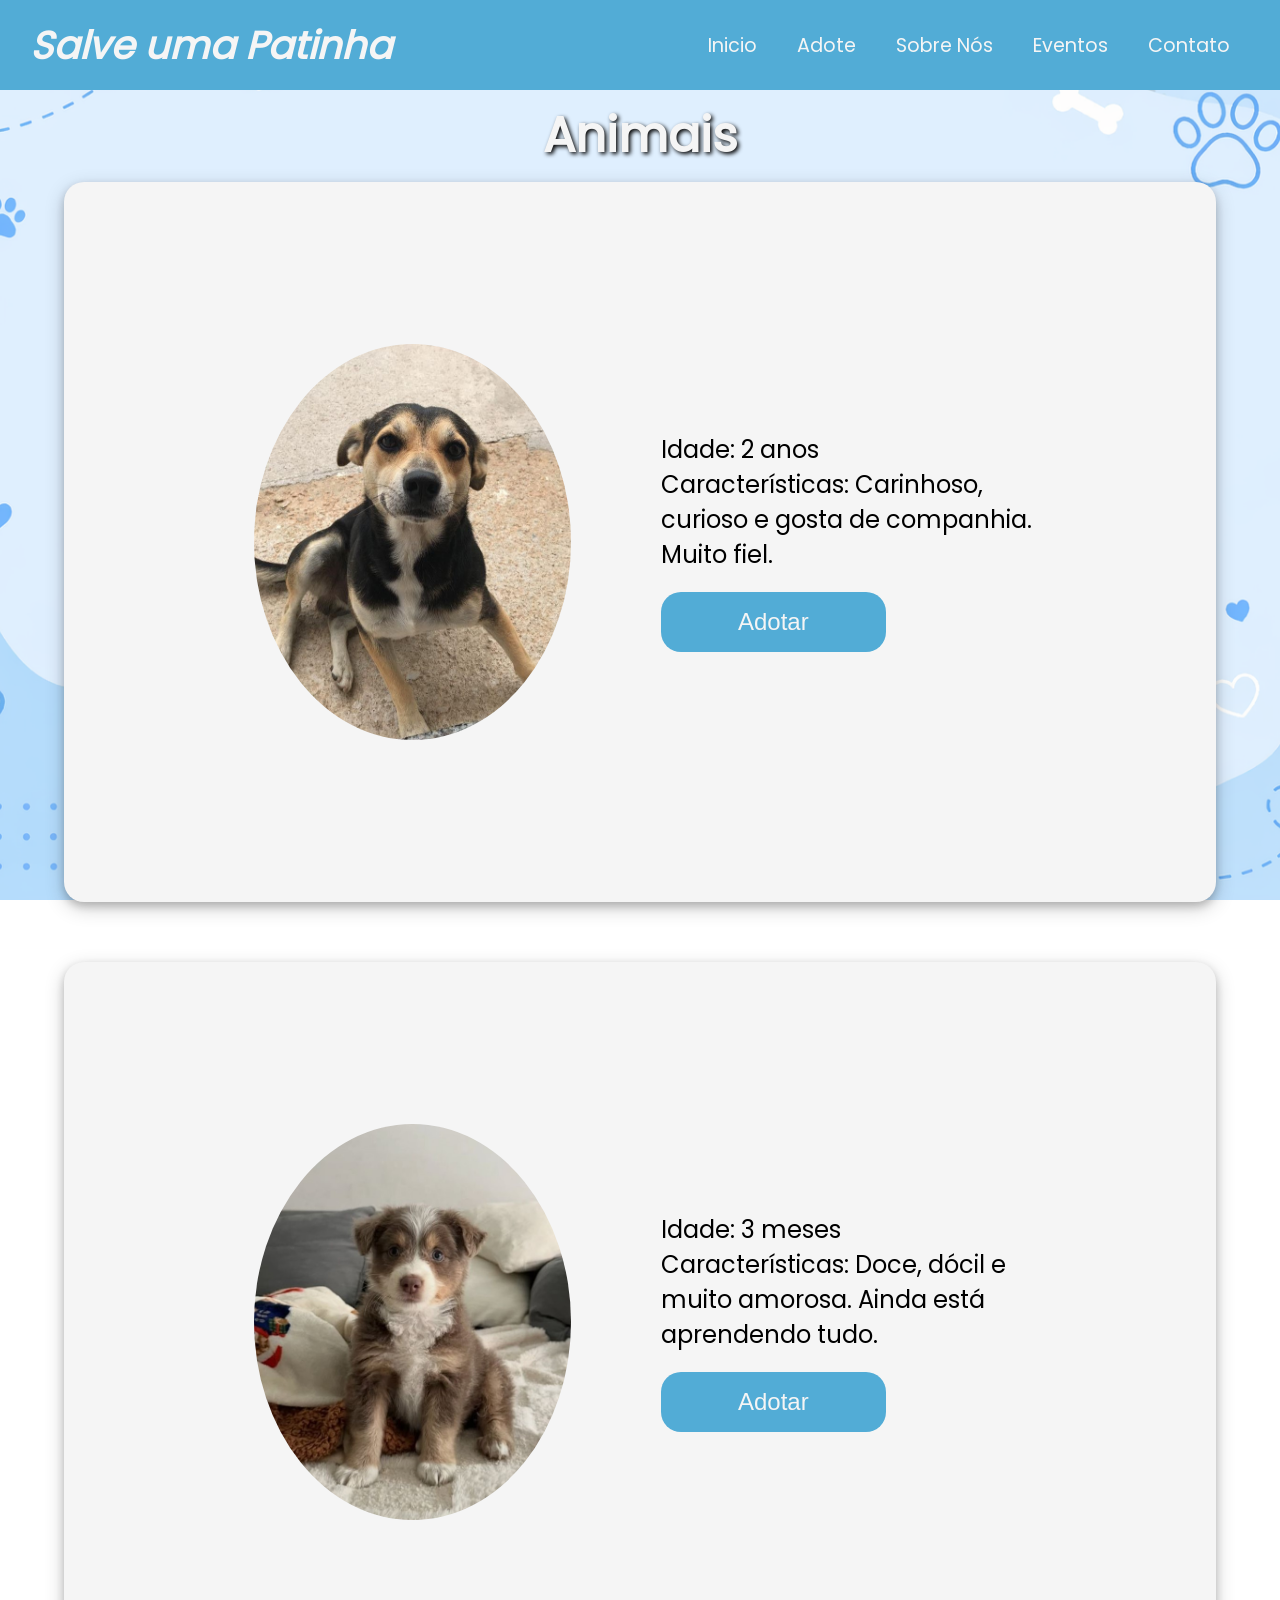
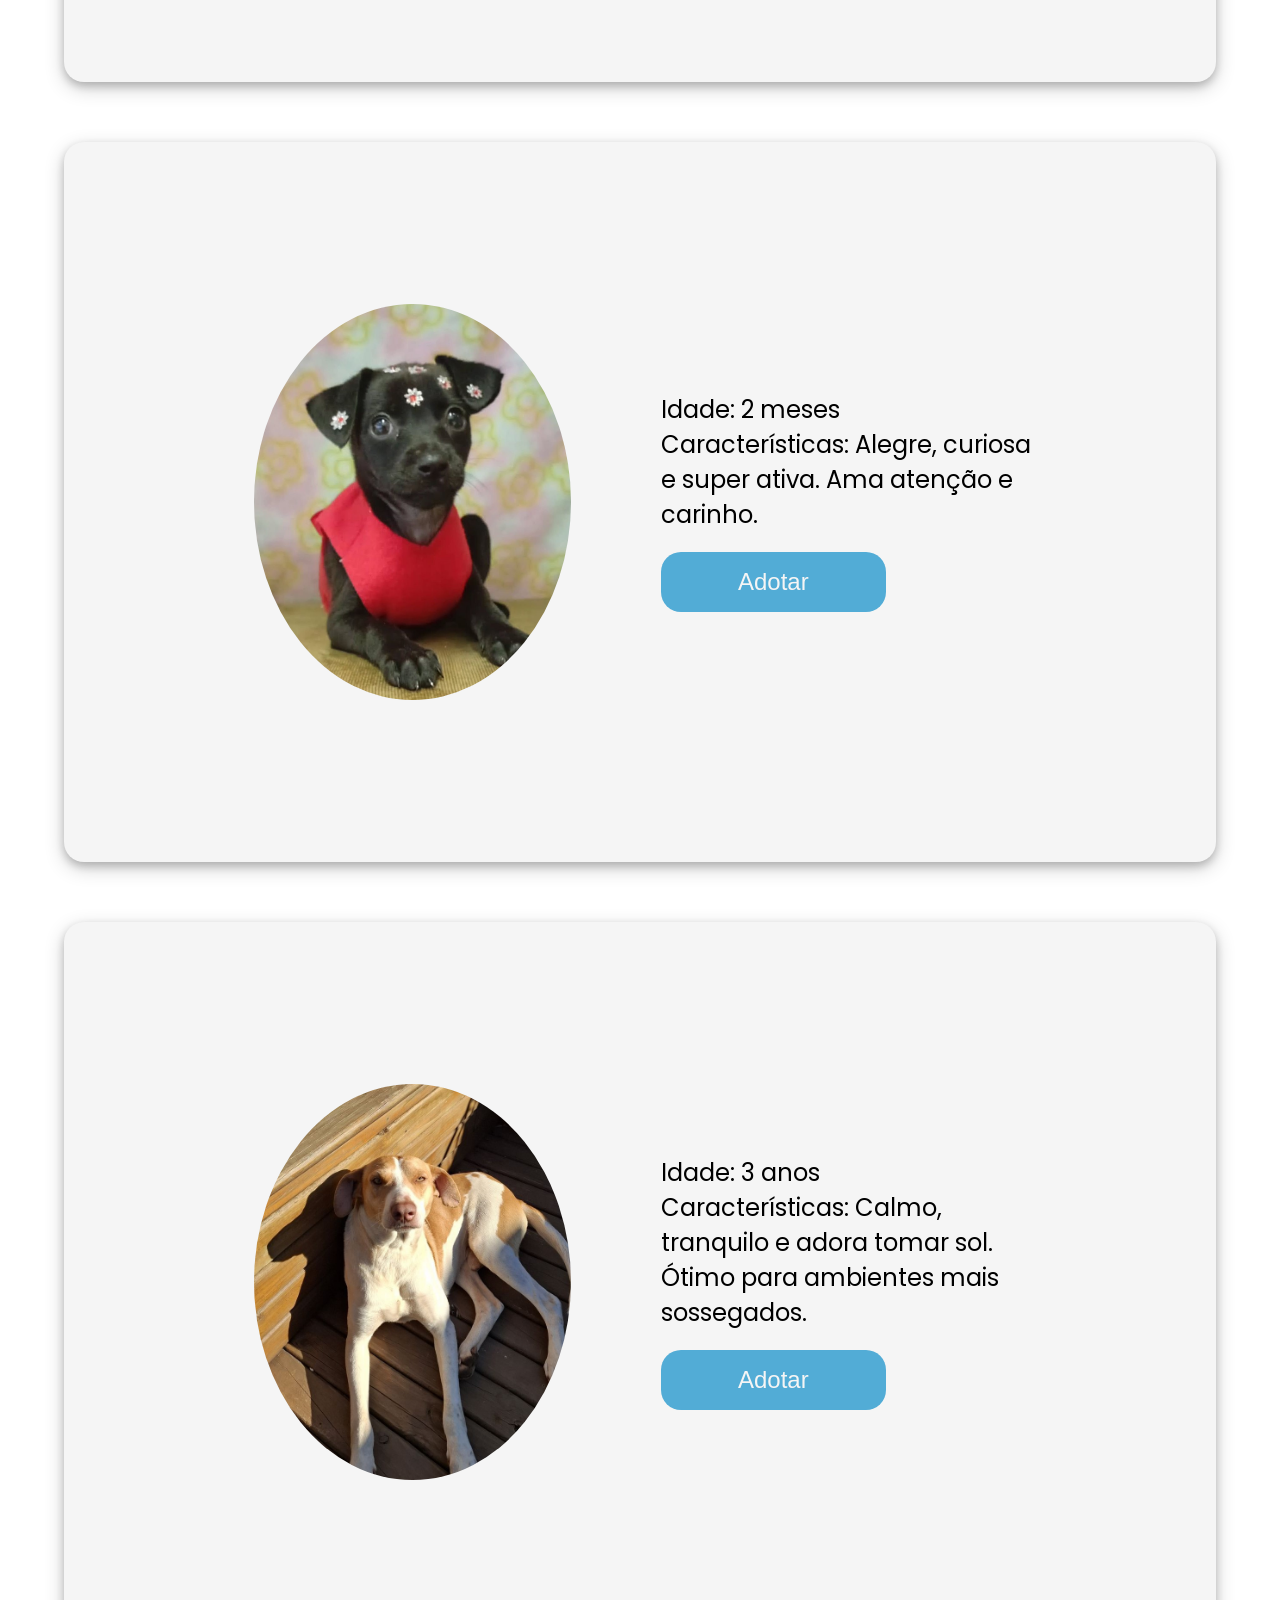
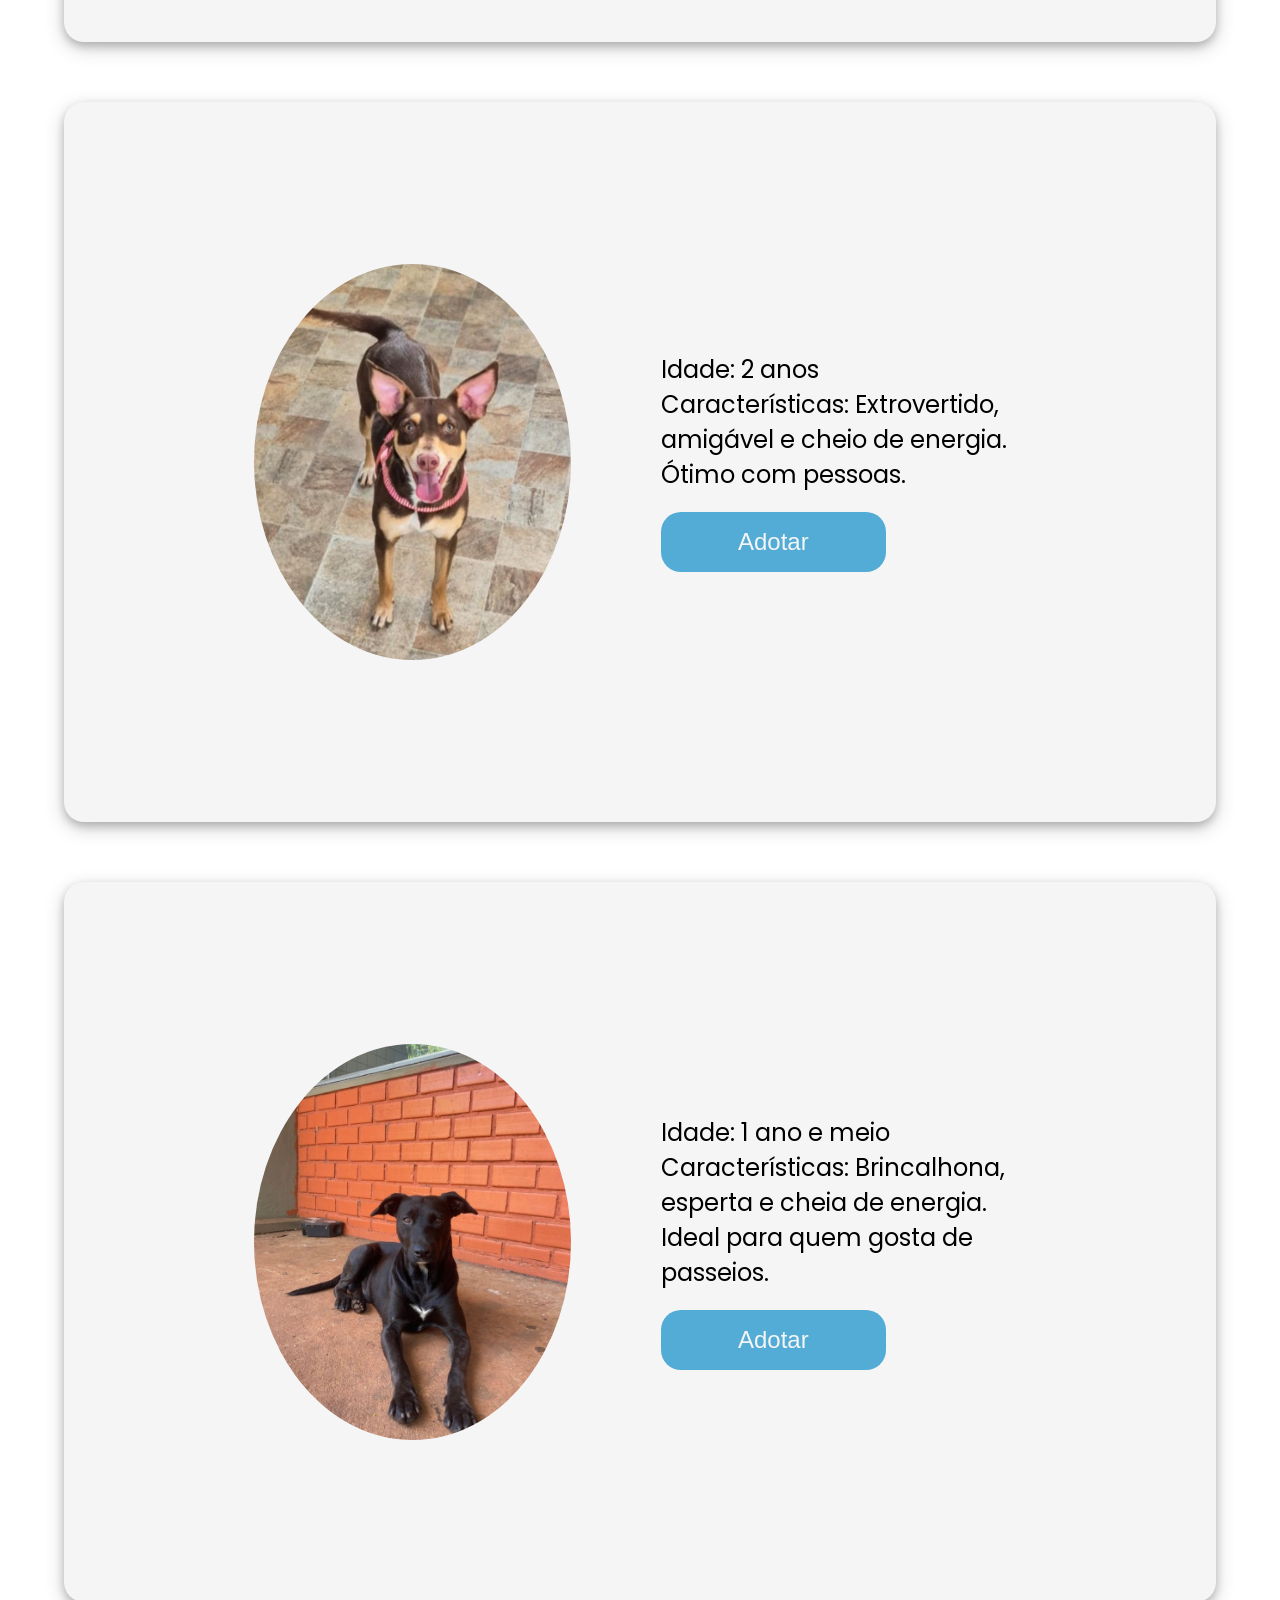
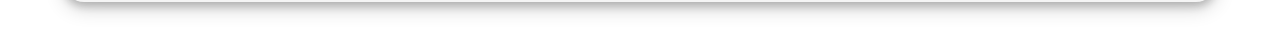
==== adote.html @ 8d263518 "segundo commit" ====
<!DOCTYPE html>
<html lang="pt-br">

<head>
    <meta charset="UTF-8">
    <meta name="viewport" content="width=device-width, initial-scale=1.0">
    <title>Salve uma Patinha</title>
    <link rel="stylesheet" href="style.css">
</head>

<body>
    <!--Menu de Navegação-->
    <nav>
        <div class="logo">
            <a href="index.html">Salve uma Patinha</a>
        </div>
        <ul>
            <li><a href="index.html">Inicio</a></li>
            <li><a href="adote.html">Adote</a></li>
            <li><a href="sobre.html">Sobre Nós</a></li>
            <li><a href="eventos.html">Eventos</a></li>
            <li><a href="contato.html">Contato</a></li>
        </ul>

    </nav>

    <!--Principal-->
    <main>
        <div class="container">
            <div class="titulo"><span>Animais</span></div>
            
            <div class="animal"><img src="imagens/Max.jpeg" alt="Foto do animal">
                <div class="caracteristicas">
                    <p>Idade: 2 anos</p>
                    <p>Características: Carinhoso, curioso e gosta de companhia. Muito fiel.</p>
                            <div>
                                <button class="butadotar">Adotar</button>
                            </div>
                </div>
            </div>

            <div class="animal"><img src="imagens/Mel.jpeg" alt="Foto do animal">
                
                <div class="caracteristicas">
                    <p>Idade: 3 meses</p>
                    <p>Características: Doce, dócil e muito amorosa. Ainda está aprendendo tudo.</p>
                            <div>
                                <button class="butadotar">Adotar</button>
                            </div>
                </div>
            </div>

            <div class="animal"><img src="imagens/Nina.jpeg" alt="Foto do animal">

                <div class="caracteristicas">
                    <p>Idade: 2 meses</p>
                    <p>Características: Alegre, curiosa e super ativa. Ama atenção e carinho.</p>
                            <div>
                                <button class="butadotar">Adotar</button>
                            </div>
                </div>
            </div>

            <div class="animal"><img src="imagens/Thor.jpeg" alt="Foto do animal">
                
                <div class="caracteristicas">
                    <p>Idade: 3 anos</p>
                    <p>Características: Calmo, tranquilo e adora tomar sol. Ótimo para ambientes mais sossegados.</p>

                            <div>
                                <button class="butadotar">Adotar</button>
                            </div>
                </div>
            </div>

            <div class="animal"><img src="imagens/Bob.jpeg" alt="Foto do animal">
                

                <div class="caracteristicas">
                    <p>Idade: 2 anos</p>
                    <p>Características: Extrovertido, amigável e cheio de energia. Ótimo com pessoas.</p>
                            <div>
                                <button class="butadotar">Adotar</button>
                            </div>
                </div>
            </div>

            <div class="animal"><img src="imagens/Luna.jpeg" alt="Foto do animal">
                
                <div class="caracteristicas">
                    <p>Idade: 1 ano e meio</p>
                    <p>Características: Brincalhona, esperta e cheia de energia. Ideal para quem gosta de passeios.</p>
                            <div>
                                <button class="butadotar">Adotar</button>
                            </div>
                </div>
            </div>

        </div>
    </main>
</body>

</html>
---- style.css ----
* {
    margin: 0;
    padding: 0;
    box-sizing: border-box;
}

@font-face {
    font-family: "Poppins";
    src: url(Poppins/Poppins-Regular.ttf);
}


@media (max-width: 600px) {

    nav,
    article {
        width: 100%;
        height: auto;
    }
}

body {
    background-image: url(imagens/fundo.png);
    background-repeat: no-repeat;
    background-position: center;
    background-attachment: fixed;
    background-size: cover;
    font-family: "Poppins";
}

/*Menu de Navegação*/
.inicio,
.adote,
.sobre,
.eventos,
.contato {
    width: 100%;
    height: 100vh;
    display: flex;
    justify-content: center;
    align-items: center;
}

nav {
    width: 100%;
    height: 10vh;
    display: flex;
    align-items: center;
    justify-content: space-between;
    position: fixed;
    padding: 10px;
    background-color: rgb(82, 172, 214);
}

nav .logo {
    font-size: xx-large;
    font-weight: bold;
    font-style: italic;
    color: whitesmoke;

    a:hover {
        background-color: rgb(82, 172, 214);
    }
}

nav ul {
    margin: 10px 20px;
    list-style: none;
    display: flex;
}

nav a {
    padding: 5px 20px;
    text-decoration: none;
    font-size: larger;
    border-radius: 50px;
    color: whitesmoke;
}

nav a:hover {
    background-color: rgba(106, 208, 255, 0.616);
}

main{
    height: calc(100vh - 10vh);
}

/*Página de Inicio*/
.capa{
    width: 80%;
    background-color: whitesmoke;
    display: flex;
    align-items: center;
    justify-content: center;
    flex-direction: column;
    margin-top: 100px;
    border-radius: 30px;
    box-shadow: 0 4px 8px 0 rgba(0, 0, 0, 0.2), 0 6px 20px 0 rgba(0, 0, 0, 0.19);

    img{
        width: 100%;
        border-radius: 30px;
    }

    a{
        display: flex;
        align-items: center;
        justify-content: center;
        text-align: center;
        margin: 20px;
        width: 50%;
        text-decoration: none;
        height: 40px;
        color: whitesmoke;
        background-color: rgb(82, 172, 214);
        border-radius: 30px;
    }

    a:hover{
        background-color: rgba(106, 208, 255, 0.758);
    }
}

/*Página de adoção*/
.container {
    display: flex;
    flex-direction: column;
    justify-content: center;
    align-items: center;
}

.titulo{
    text-align: center;
    font-weight: bold;
    font-size: xxx-large;
    color: whitesmoke;
    text-shadow: 2px 2px 4px #000000;
    margin-top: 100px;
}

.animal {
    display: flex;
    align-items: center;
    justify-content: space-between;
    width: 90%;
    height: 80vh;
    background-color: whitesmoke;
    border-radius: 20px;
    box-shadow: 0 4px 8px 0 rgba(0, 0, 0, 0.2), 0 6px 20px 0 rgba(0, 0, 0, 0.19);
    margin-top: 10px;
    margin-bottom: 50px;
    padding: 40px 180px 40px 180px;
    font-size: x-large;

    img {
        width: 40%;
        border-radius: 50%;
        margin: 10px;
    }
}

.caracteristicas{
    padding-left: 80px;
}

.butadotar{
    width: 60%;
    height: 60px;
    font-size: 100%;
    margin-top: 20px;
    color: whitesmoke;
    background-color: rgb(82, 172, 214);
    border-radius: 20px;
    border: none;
    cursor: pointer;
}

button:hover{
    background-color:  rgba(106, 208, 255, 0.758);
}
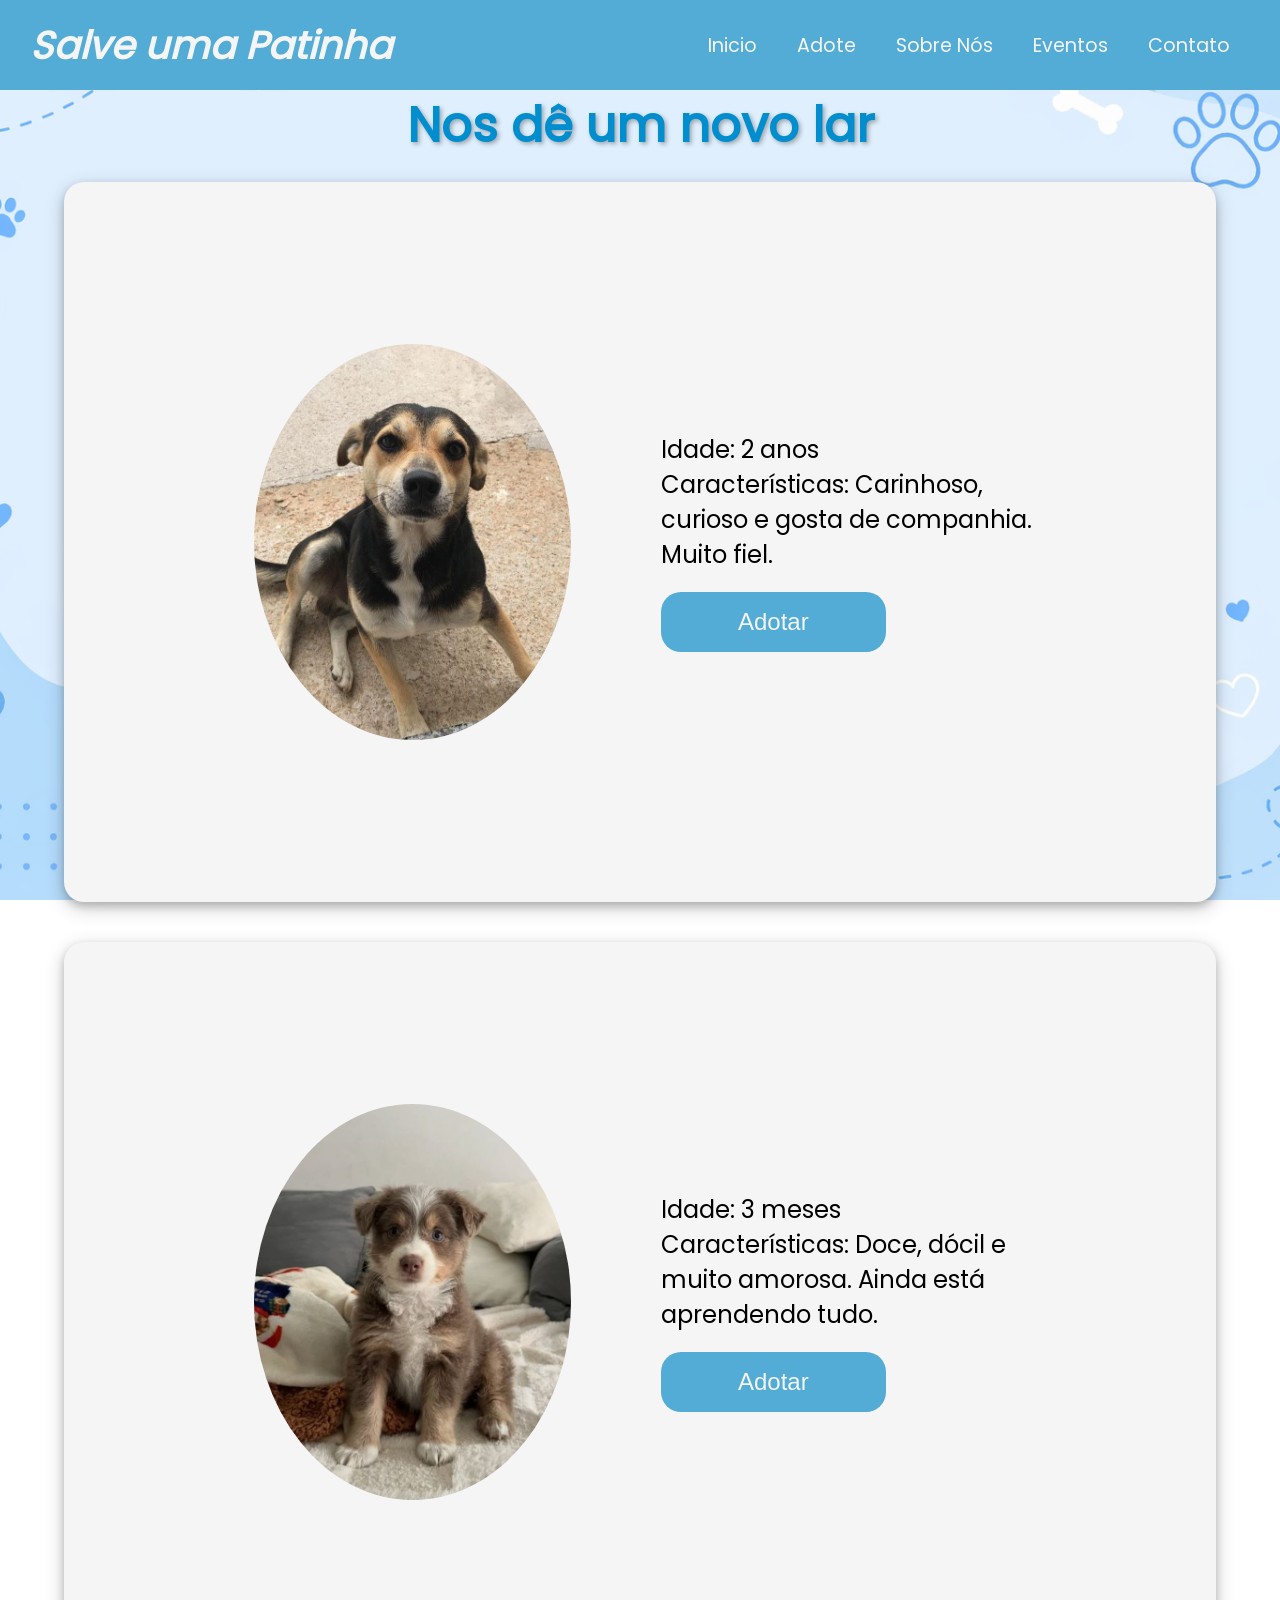
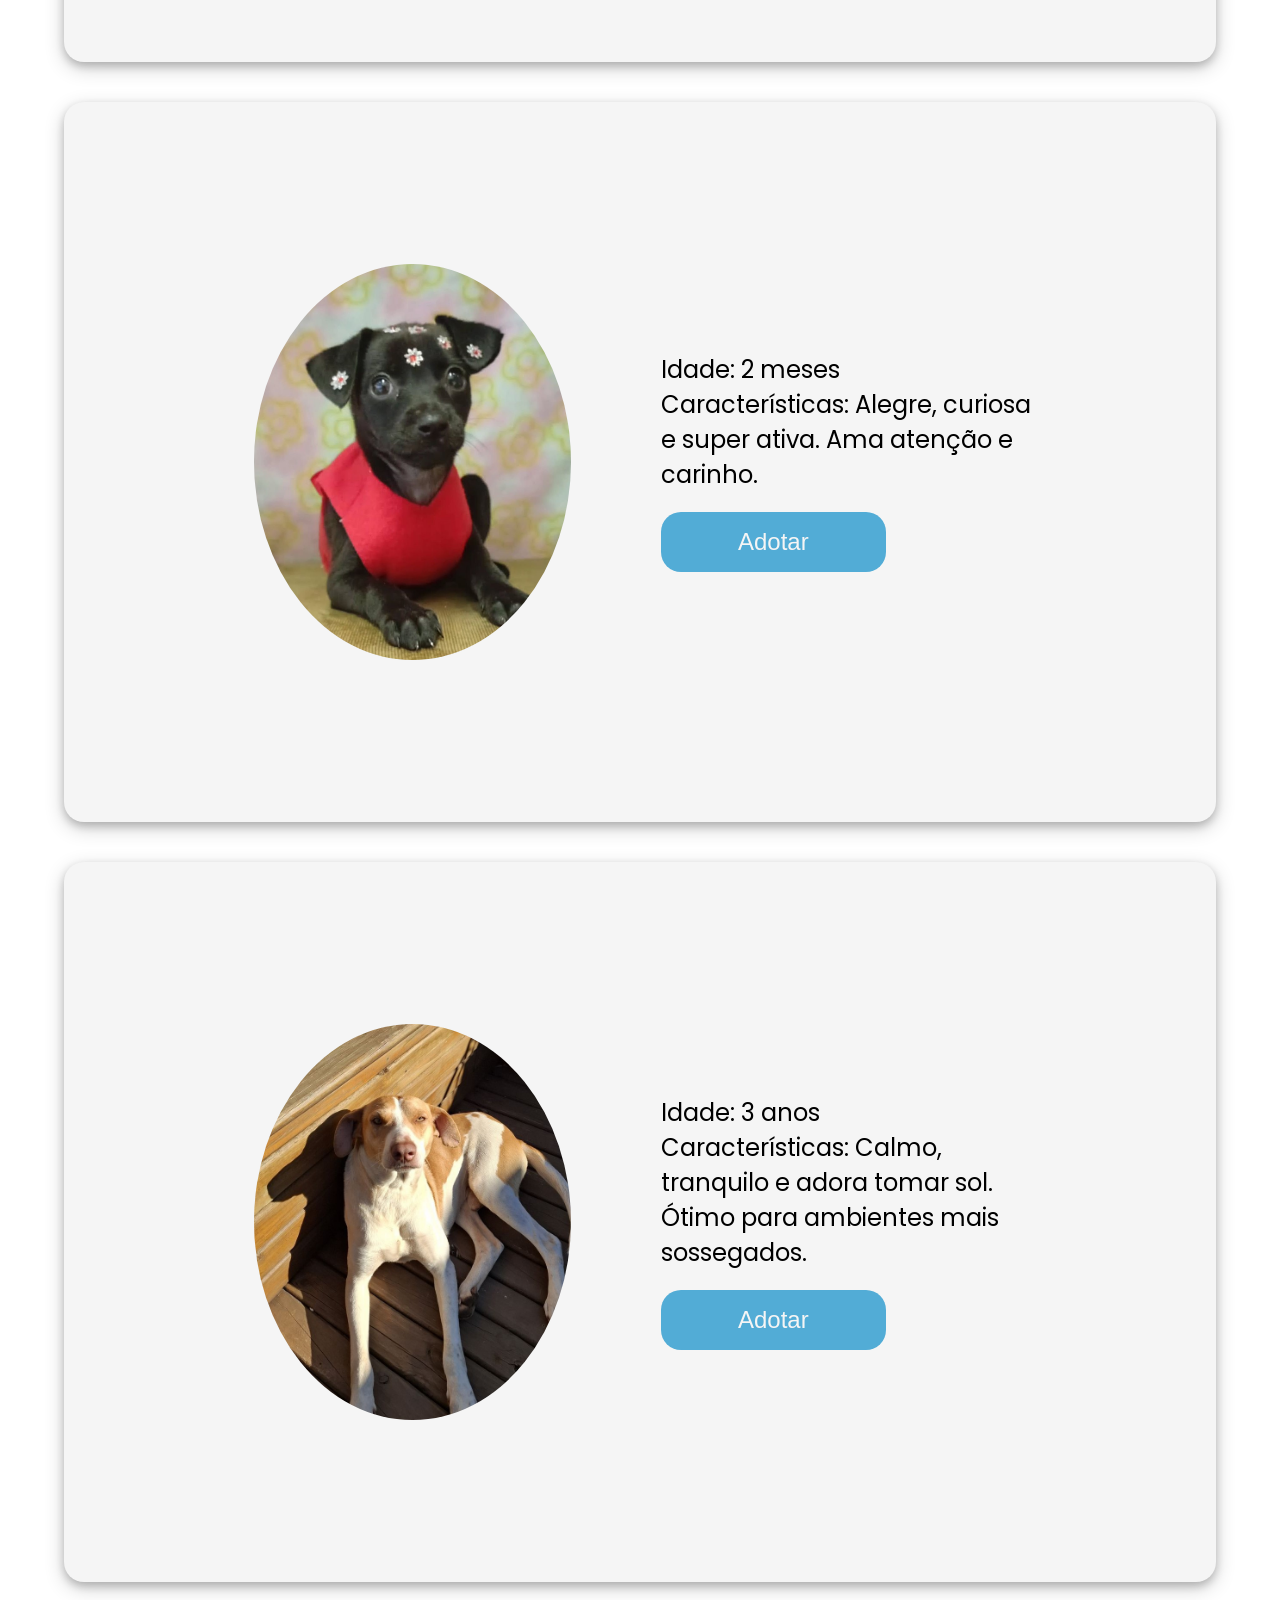
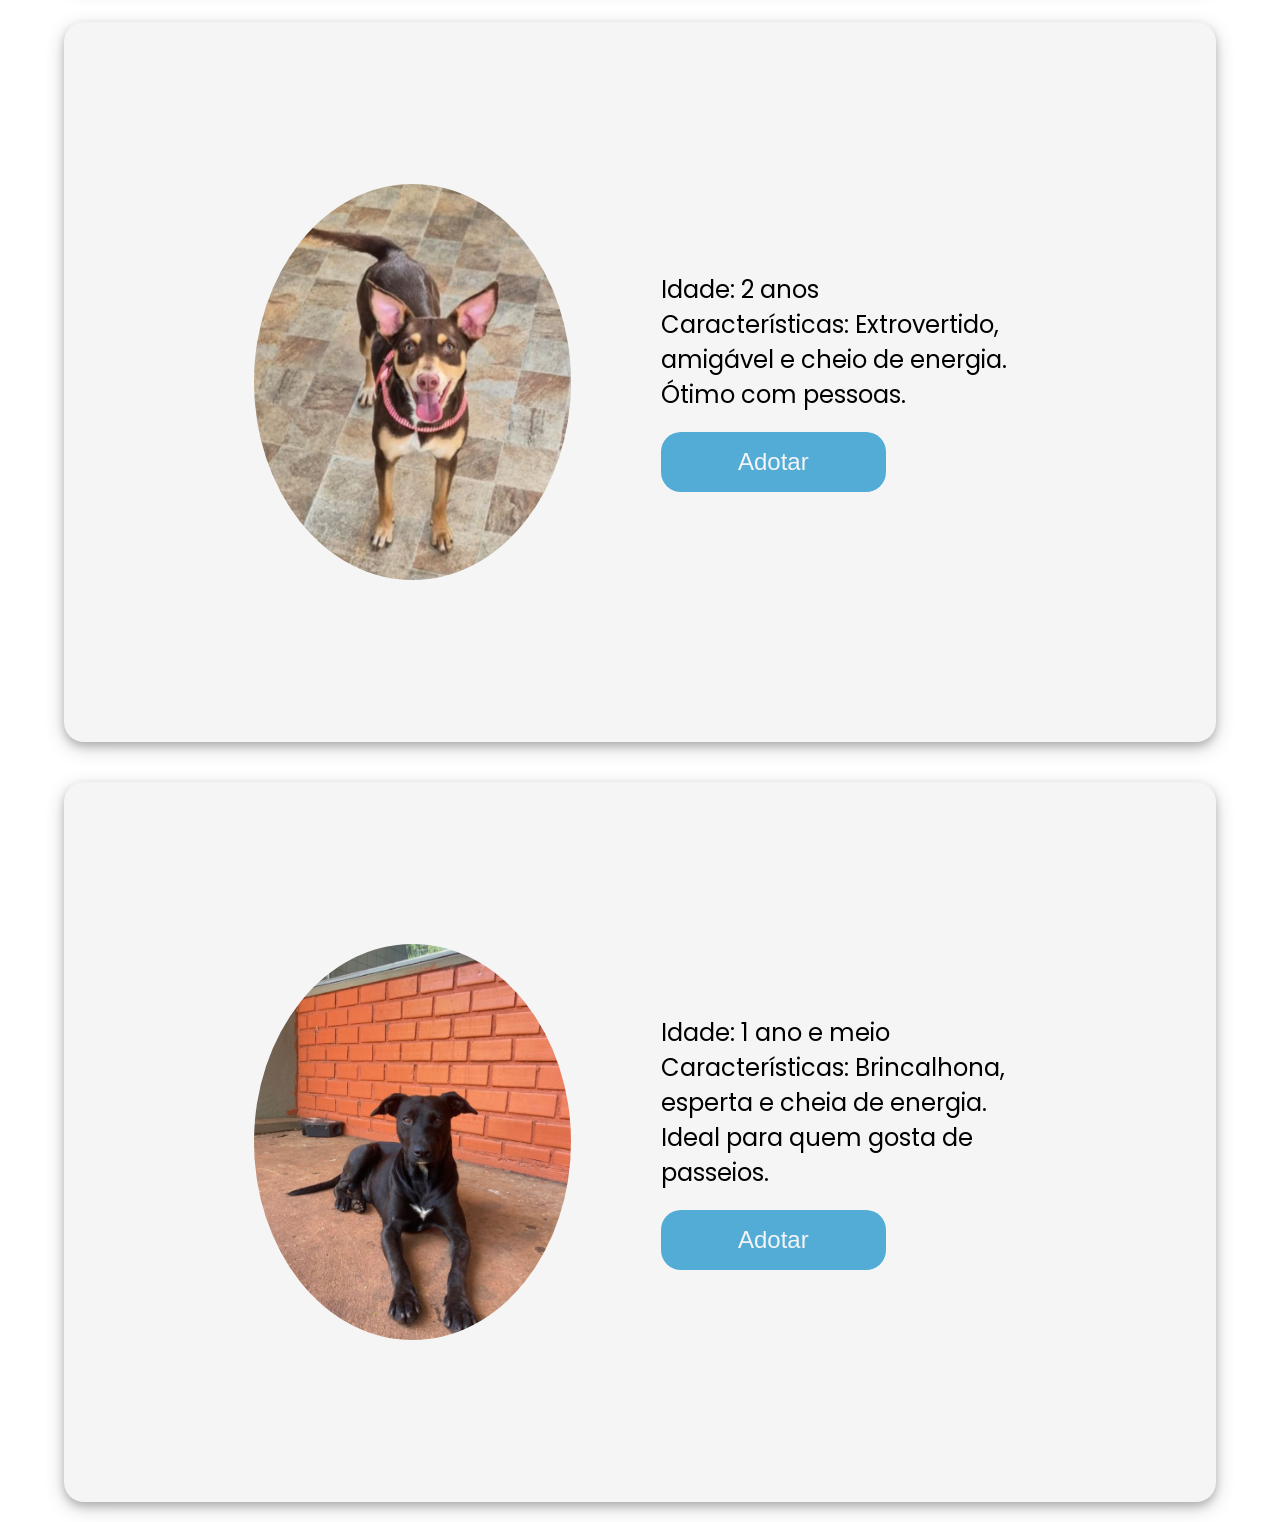
==== commit c8c0da64: "Página sobre e adote, e css" ====
--- a/adote.html
+++ b/adote.html
@@ -27,26 +27,26 @@
     <!--Principal-->
     <main>
         <div class="container">
-            <div class="titulo"><span>Animais</span></div>
-            
+            <div class="titulo"><span>Nos dê um novo lar</span></div>
+
             <div class="animal"><img src="imagens/Max.jpeg" alt="Foto do animal">
                 <div class="caracteristicas">
                     <p>Idade: 2 anos</p>
                     <p>Características: Carinhoso, curioso e gosta de companhia. Muito fiel.</p>
-                            <div>
-                                <button class="butadotar">Adotar</button>
-                            </div>
+                    <div>
+                        <button class="butadotar">Adotar</button>
+                    </div>
                 </div>
             </div>
 
             <div class="animal"><img src="imagens/Mel.jpeg" alt="Foto do animal">
-                
+
                 <div class="caracteristicas">
                     <p>Idade: 3 meses</p>
                     <p>Características: Doce, dócil e muito amorosa. Ainda está aprendendo tudo.</p>
-                            <div>
-                                <button class="butadotar">Adotar</button>
-                            </div>
+                    <div>
+                        <button class="butadotar">Adotar</button>
+                    </div>
                 </div>
             </div>
 
@@ -55,44 +55,44 @@
                 <div class="caracteristicas">
                     <p>Idade: 2 meses</p>
                     <p>Características: Alegre, curiosa e super ativa. Ama atenção e carinho.</p>
-                            <div>
-                                <button class="butadotar">Adotar</button>
-                            </div>
+                    <div>
+                        <button class="butadotar">Adotar</button>
+                    </div>
                 </div>
             </div>
 
             <div class="animal"><img src="imagens/Thor.jpeg" alt="Foto do animal">
-                
+
                 <div class="caracteristicas">
                     <p>Idade: 3 anos</p>
                     <p>Características: Calmo, tranquilo e adora tomar sol. Ótimo para ambientes mais sossegados.</p>
 
-                            <div>
-                                <button class="butadotar">Adotar</button>
-                            </div>
+                    <div>
+                        <button class="butadotar">Adotar</button>
+                    </div>
                 </div>
             </div>
 
             <div class="animal"><img src="imagens/Bob.jpeg" alt="Foto do animal">
-                
+
 
                 <div class="caracteristicas">
                     <p>Idade: 2 anos</p>
                     <p>Características: Extrovertido, amigável e cheio de energia. Ótimo com pessoas.</p>
-                            <div>
-                                <button class="butadotar">Adotar</button>
-                            </div>
+                    <div>
+                        <button class="butadotar">Adotar</button>
+                    </div>
                 </div>
             </div>
 
             <div class="animal"><img src="imagens/Luna.jpeg" alt="Foto do animal">
-                
+
                 <div class="caracteristicas">
                     <p>Idade: 1 ano e meio</p>
                     <p>Características: Brincalhona, esperta e cheia de energia. Ideal para quem gosta de passeios.</p>
-                            <div>
-                                <button class="butadotar">Adotar</button>
-                            </div>
+                    <div>
+                        <button class="butadotar">Adotar</button>
+                    </div>
                 </div>
             </div>
 
--- a/style.css
+++ b/style.css
@@ -47,7 +47,6 @@
     display: flex;
     align-items: center;
     justify-content: space-between;
-    position: fixed;
     padding: 10px;
     background-color: rgb(82, 172, 214);
 }
@@ -81,12 +80,12 @@
     background-color: rgba(106, 208, 255, 0.616);
 }
 
-main{
+main {
     height: calc(100vh - 10vh);
 }
 
 /*Página de Inicio*/
-.capa{
+.capa {
     width: 80%;
     background-color: whitesmoke;
     display: flex;
@@ -97,12 +96,12 @@
     border-radius: 30px;
     box-shadow: 0 4px 8px 0 rgba(0, 0, 0, 0.2), 0 6px 20px 0 rgba(0, 0, 0, 0.19);
 
-    img{
+    img {
         width: 100%;
         border-radius: 30px;
     }
 
-    a{
+    a {
         display: flex;
         align-items: center;
         justify-content: center;
@@ -116,7 +115,7 @@
         border-radius: 30px;
     }
 
-    a:hover{
+    a:hover {
         background-color: rgba(106, 208, 255, 0.758);
     }
 }
@@ -129,13 +128,12 @@
     align-items: center;
 }
 
-.titulo{
+.titulo {
     text-align: center;
     font-weight: bold;
     font-size: xxx-large;
-    color: whitesmoke;
-    text-shadow: 2px 2px 4px #000000;
-    margin-top: 100px;
+    color: rgb(0, 142, 207);
+    text-shadow: 2px 2px 4px rgba(83, 83, 83, 0.473);
 }
 
 .animal {
@@ -147,8 +145,7 @@
     background-color: whitesmoke;
     border-radius: 20px;
     box-shadow: 0 4px 8px 0 rgba(0, 0, 0, 0.2), 0 6px 20px 0 rgba(0, 0, 0, 0.19);
-    margin-top: 10px;
-    margin-bottom: 50px;
+    margin: 20px 0 20px 0;
     padding: 40px 180px 40px 180px;
     font-size: x-large;
 
@@ -159,11 +156,11 @@
     }
 }
 
-.caracteristicas{
+.caracteristicas {
     padding-left: 80px;
 }
 
-.butadotar{
+.butadotar {
     width: 60%;
     height: 60px;
     font-size: 100%;
@@ -175,6 +172,45 @@
     cursor: pointer;
 }
 
-button:hover{
-    background-color:  rgba(106, 208, 255, 0.758);
+button:hover {
+    background-color: rgba(106, 208, 255, 0.758);
+}
+
+/*Página sobre*/
+.caixa {
+    display: flex;
+    flex-direction: column;
+    width: 70%;
+    height: auto;
+    margin: 20px 0 20px 0;
+    padding: 10px 20px 20px 20px;
+    background-color: whitesmoke;
+    border-radius: 20px;
+    box-shadow: 0 4px 8px 0 rgba(0, 0, 0, 0.2), 0 6px 20px 0 rgba(0, 0, 0, 0.19);
+
+    img {
+        width: 100%;
+        margin: 20px 0 20px 0;
+
+    }
+
+    ul {
+        padding: 0 20px 0 20px;
+    }
+
+    p {
+        text-align: center;
+        font-weight: bold;
+        font-size: medium;
+        color: rgba(36, 124, 165, 0.863);
+    }
+
+    h1 {
+        color: rgb(0, 142, 207);
+    }
+
+    h2,
+    h3 {
+        color: rgba(36, 124, 165, 0.863);
+    }
 }
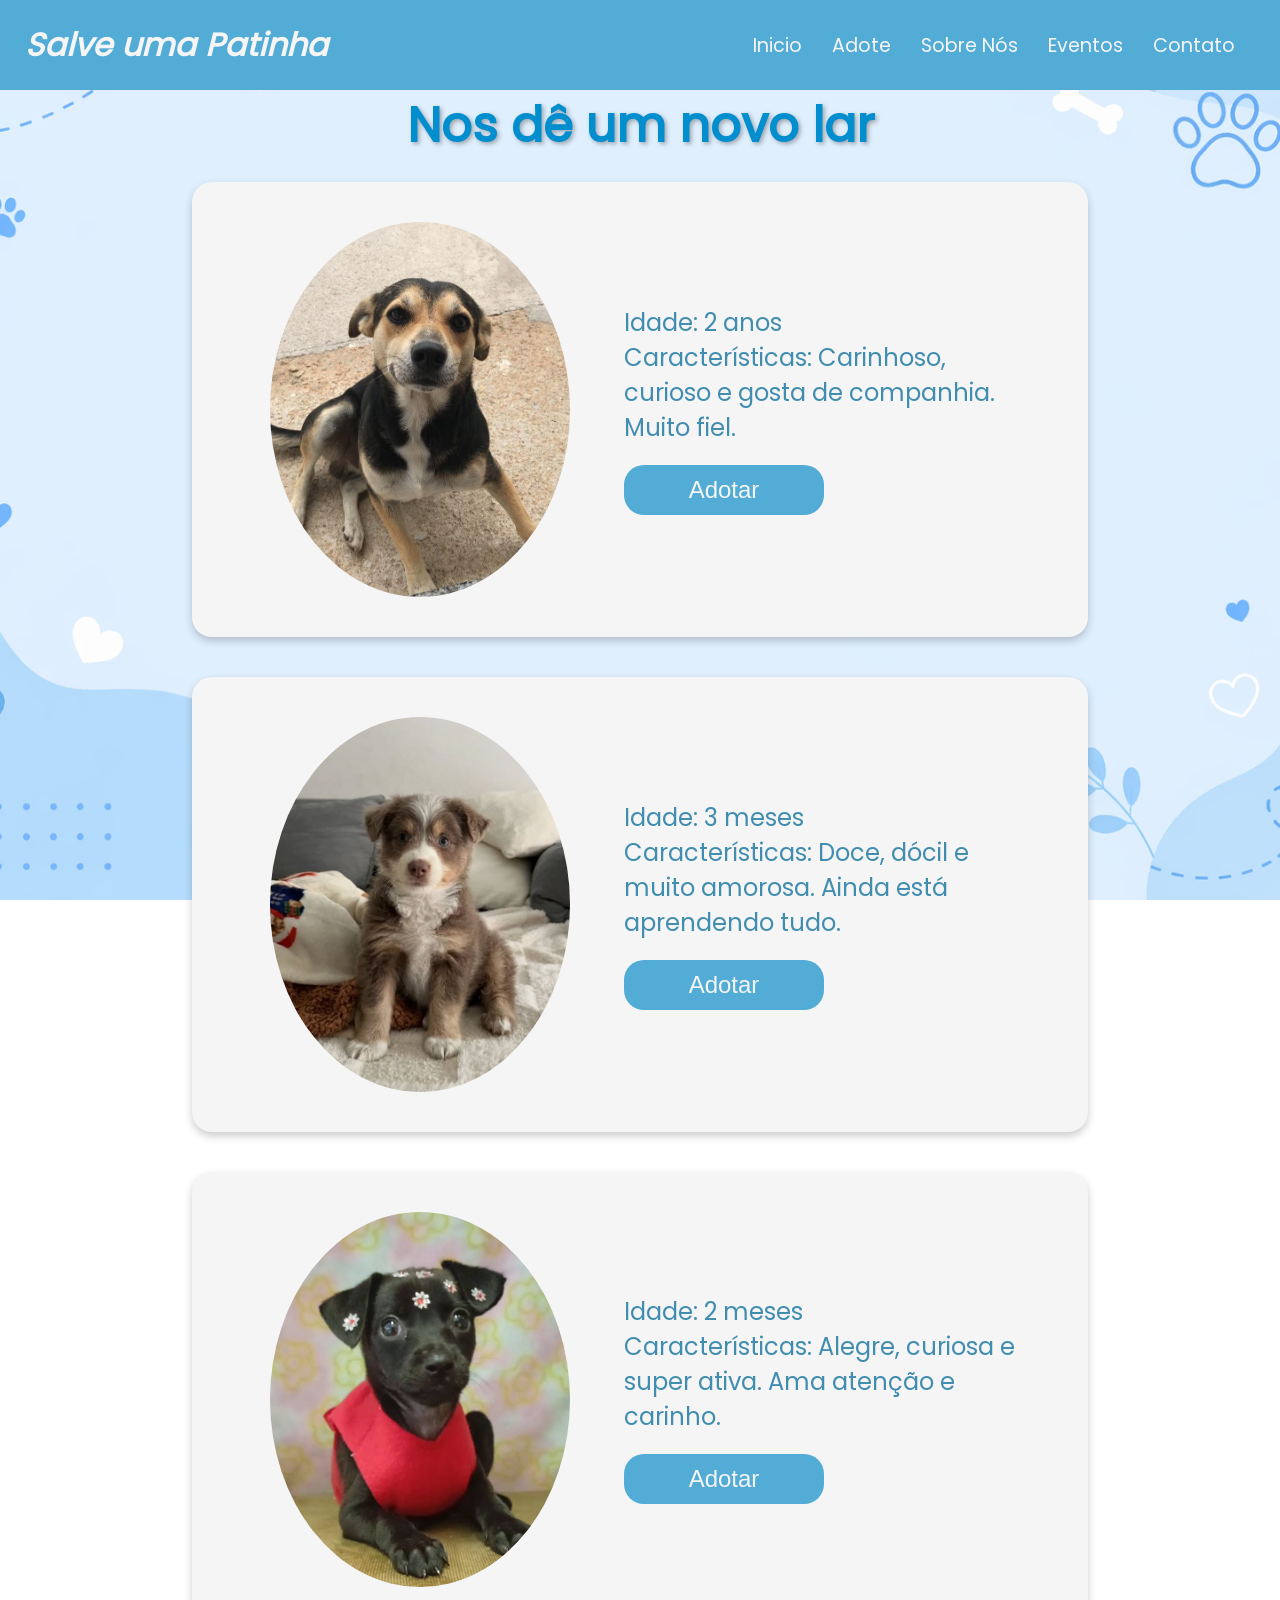
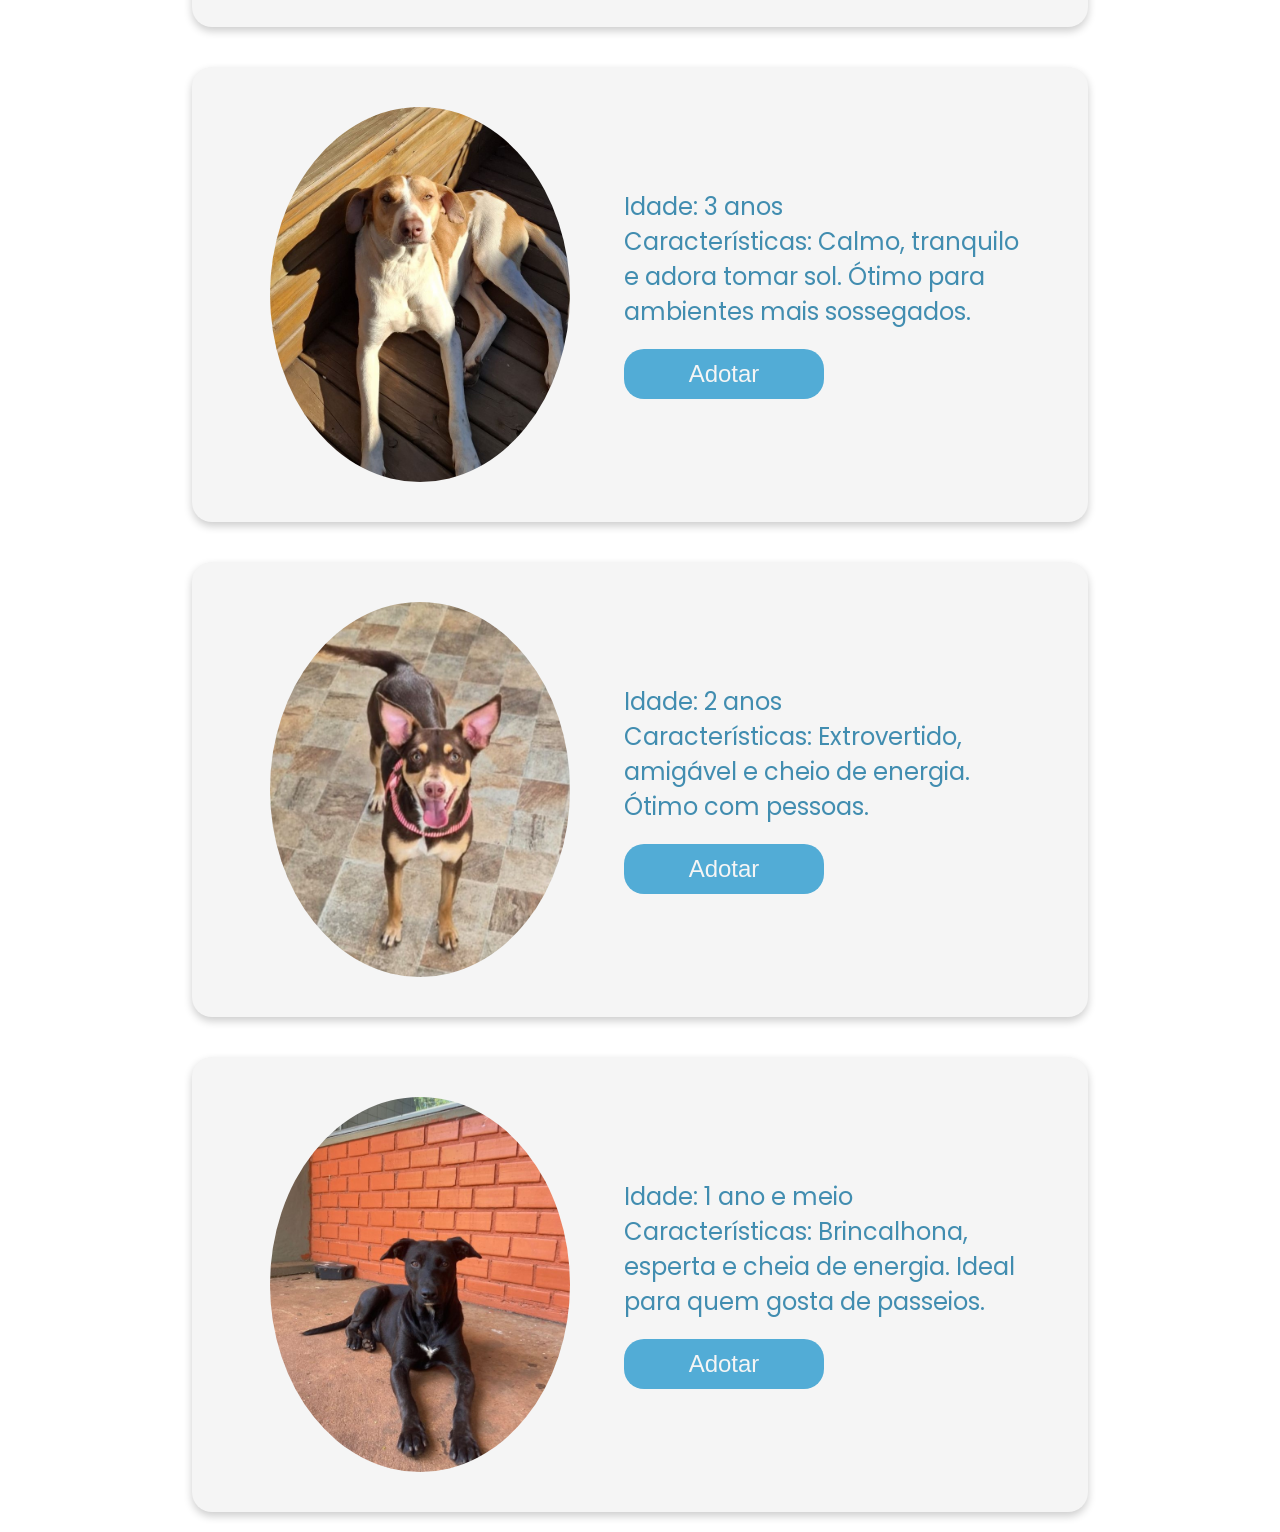
==== commit 223e2adb: "Atulização págin inicial + responsividade" ====
--- a/adote.html
+++ b/adote.html
@@ -12,7 +12,7 @@
     <!--Menu de Navegação-->
     <nav>
         <div class="logo">
-            <a href="index.html">Salve uma Patinha</a>
+            <a href="index.html" class="logo">Salve uma Patinha</a>
         </div>
         <ul>
             <li><a href="index.html">Inicio</a></li>
--- a/style.css
+++ b/style.css
@@ -7,16 +7,6 @@
 @font-face {
     font-family: "Poppins";
     src: url(Poppins/Poppins-Regular.ttf);
-}
-
-
-@media (max-width: 600px) {
-
-    nav,
-    article {
-        width: 100%;
-        height: auto;
-    }
 }
 
 body {
@@ -35,7 +25,7 @@
 .eventos,
 .contato {
     width: 100%;
-    height: 100vh;
+    min-height: 100vh;
     display: flex;
     justify-content: center;
     align-items: center;
@@ -56,20 +46,23 @@
     font-weight: bold;
     font-style: italic;
     color: whitesmoke;
-
-    a:hover {
-        background-color: rgb(82, 172, 214);
-    }
+    border: none;
+
+}
+
+nav .logo:hover {
+    background: none;
 }
 
 nav ul {
     margin: 10px 20px;
     list-style: none;
     display: flex;
+    flex-wrap: wrap;
 }
 
 nav a {
-    padding: 5px 20px;
+    padding: 5px 15px;
     text-decoration: none;
     font-size: larger;
     border-radius: 50px;
@@ -81,52 +74,114 @@
 }
 
 main {
-    height: calc(100vh - 10vh);
+    min-height: calc(100vh - 10vh);
+}
+
+/*container geral*/
+.container {
+    display: flex;
+    flex-direction: column;
+    align-items: center;
 }
 
 /*Página de Inicio*/
 .capa {
-    width: 80%;
+    max-width: 80%;
     background-color: whitesmoke;
     display: flex;
     align-items: center;
     justify-content: center;
     flex-direction: column;
-    margin-top: 100px;
+    margin-top: 20px;
     border-radius: 30px;
-    box-shadow: 0 4px 8px 0 rgba(0, 0, 0, 0.2), 0 6px 20px 0 rgba(0, 0, 0, 0.19);
-
-    img {
-        width: 100%;
-        border-radius: 30px;
-    }
-
-    a {
-        display: flex;
-        align-items: center;
-        justify-content: center;
-        text-align: center;
-        margin: 20px;
-        width: 50%;
-        text-decoration: none;
-        height: 40px;
-        color: whitesmoke;
-        background-color: rgb(82, 172, 214);
-        border-radius: 30px;
-    }
-
-    a:hover {
-        background-color: rgba(106, 208, 255, 0.758);
-    }
+    box-shadow: 0 4px 8px rgba(0, 0, 0, 0.2);
+}
+
+.capa img {
+    max-width: 100%;
+    border-radius: 30px 30px 0 0;
+}
+
+.capa a {
+    display: flex;
+    align-items: center;
+    justify-content: center;
+    text-align: center;
+    white-space: nowrap;
+    margin: 20px;
+    width: 50%;
+    height: 40px;
+    text-decoration: none;
+    color: whitesmoke;
+    background-color: rgb(82, 172, 214);
+    border-radius: 30px;
+}
+
+.capa a:hover {
+    background-color: rgba(106, 208, 255, 0.758);
+}
+
+/* 🔥 ALTERADO PARA GRID */
+.como-adotar {
+    display: grid;
+    grid-template-columns: repeat(2, 1fr);
+    /* 2 colunas */
+    gap: 20px;
+
+    max-width: 80%;
+}
+
+/* 🔥 GARANTE QUE O TÍTULO OCUPE A LINHA TODA */
+.como-adotar-titulo {
+    grid-column: 1 / -1;
+
+    width: 100%;
+    margin-top: 50px;
+    text-align: center;
+    font-size: xx-large;
+    font-weight: bold;
+    color: rgb(0, 142, 207);
+    text-shadow: 2px 2px 4px rgba(83, 83, 83, 0.473);
+}
+
+.card {
+    display: flex;
+    flex-direction: row;
+    align-items: center;
+    width: 100%;
+    background-color: whitesmoke;
+
+    border-radius: 20px;
+    box-shadow: 0 4px 8px rgba(0, 0, 0, 0.2);
+
+    padding: 30px;
+
+    gap: 15px;
+}
+
+.card img {
+    width: 150px;
+    /* 🔥 ALTERADO (evita bagunçar o layout) */
+    height: 150px;
+    /* 🔥 ADICIONADO */
+    object-fit: cover;
+    /* 🔥 ADICIONADO */
+    border-radius: 50%;
+
+    display: block;
+    margin: 0 auto;
+}
+
+.card-texto {
+    display: flex;
+    justify-content: center;
+    flex-direction: column;
+    max-width: 400px;
+    text-align: left;
+    padding-left: 0;
 }
 
 /*Página de adoção*/
-.container {
-    display: flex;
-    flex-direction: column;
-    justify-content: center;
-    align-items: center;
-}
 
 .titulo {
     text-align: center;
@@ -139,30 +194,47 @@
 .animal {
     display: flex;
     align-items: center;
-    justify-content: space-between;
-    width: 90%;
-    height: 80vh;
+    justify-content: center;
+    gap: 40px;
+    flex-wrap: wrap;
+
+    width: 70%;
+    min-height: 320px;
+
     background-color: whitesmoke;
     border-radius: 20px;
-    box-shadow: 0 4px 8px 0 rgba(0, 0, 0, 0.2), 0 6px 20px 0 rgba(0, 0, 0, 0.19);
-    margin: 20px 0 20px 0;
-    padding: 40px 180px 40px 180px;
+    box-shadow: 0 4px 8px rgba(0, 0, 0, 0.2);
+
+    margin: 20px 0;
+    padding: 40px 5%;
+
     font-size: x-large;
-
-    img {
-        width: 40%;
-        border-radius: 50%;
-        margin: 10px;
-    }
+    color: rgba(36, 124, 165, 0.863);
+}
+
+.animal img {
+    width: 100%;
+    max-width: 300px;
+    border-radius: 50%;
+
+    display: block;
+    /* 🔥 ADICIONADO (centraliza melhor) */
+    margin: 0 auto;
+    /* 🔥 ADICIONADO (corrige desalinhamento) */
 }
 
 .caracteristicas {
-    padding-left: 80px;
+    max-width: 400px;
+    text-align: left;
+
+    padding-left: 0;
+    /* 🔥 ALTERADO (era 80px — causava desalinhamento) */
 }
 
 .butadotar {
-    width: 60%;
-    height: 60px;
+    width: 100%;
+    max-width: 200px;
+    height: 50px;
     font-size: 100%;
     margin-top: 20px;
     color: whitesmoke;
@@ -180,37 +252,119 @@
 .caixa {
     display: flex;
     flex-direction: column;
-    width: 70%;
+    width: 60%;
     height: auto;
-    margin: 20px 0 20px 0;
-    padding: 10px 20px 20px 20px;
+    margin: 20px 0;
+    padding: 20px;
     background-color: whitesmoke;
     border-radius: 20px;
-    box-shadow: 0 4px 8px 0 rgba(0, 0, 0, 0.2), 0 6px 20px 0 rgba(0, 0, 0, 0.19);
-
-    img {
-        width: 100%;
-        margin: 20px 0 20px 0;
-
-    }
-
-    ul {
-        padding: 0 20px 0 20px;
-    }
-
-    p {
+    box-shadow: 0 4px 8px rgba(0, 0, 0, 0.2);
+}
+
+.caixa img {
+    width: 100%;
+    margin: 20px 0;
+}
+
+.caixa ul {
+    padding: 0 20px;
+}
+
+.caixa p {
+    text-align: center;
+    font-weight: bold;
+    font-size: medium;
+    color: rgba(36, 124, 165, 0.863);
+}
+
+.caixa h1 {
+    color: rgb(0, 142, 207);
+}
+
+.caixa h2,
+.caixa h3 {
+    color: rgba(36, 124, 165, 0.863);
+}
+
+.axd {
+    display: flex;
+    justify-content: space-between;
+    align-items: center;
+    gap: 10px;
+    color: rgb(0, 142, 207);
+    font-size: 105%;
+    font-weight: bold;
+    text-decoration: overline;
+    text-shadow: 1px 1px 2px rgba(83, 83, 83, 0.473);
+}
+
+/* 🔥 RESPONSIVIDADE */
+@media (max-width: 768px) {
+
+    /*menu de navegação*/
+    nav {
+        flex-direction: column;
+        height: auto;
+    }
+
+    nav ul {
+        justify-content: center;
+    }
+
+    /*Página de início*/
+    .capa {
+        width: 95%;
+    }
+
+    .capa a {
+        padding: 0 90px 0 90px;
+    }
+
+    /* 🔥 GRID RESPONSIVO (1 coluna no celular) */
+    .como-adotar {
+        grid-template-columns: 1fr;
+    }
+
+    .card {
+        padding: 20px;
+        flex-wrap: wrap;
+    }
+
+    .card img {
+        height: 80px;
+        width: 80px;
+    }
+
+
+    /*Página de adoção*/
+    .animal {
+        flex-direction: column;
         text-align: center;
-        font-weight: bold;
+        align-items: center;
+        /* 🔥 ADICIONADO (garante centralização total) */
+    }
+
+    .caracteristicas {
+        padding-left: 0;
+        text-align: center;
+    }
+
+
+    /*Página sobre*/
+    .caixa {
+        width: 80%;
+    }
+
+    .caixa h1 {
+        font-size: x-large;
+        text-align: center;
+    }
+
+    .caixa h2 {
+        font-size: large;
+    }
+
+    .caixa h3 {
         font-size: medium;
-        color: rgba(36, 124, 165, 0.863);
-    }
-
-    h1 {
-        color: rgb(0, 142, 207);
-    }
-
-    h2,
-    h3 {
-        color: rgba(36, 124, 165, 0.863);
     }
 }
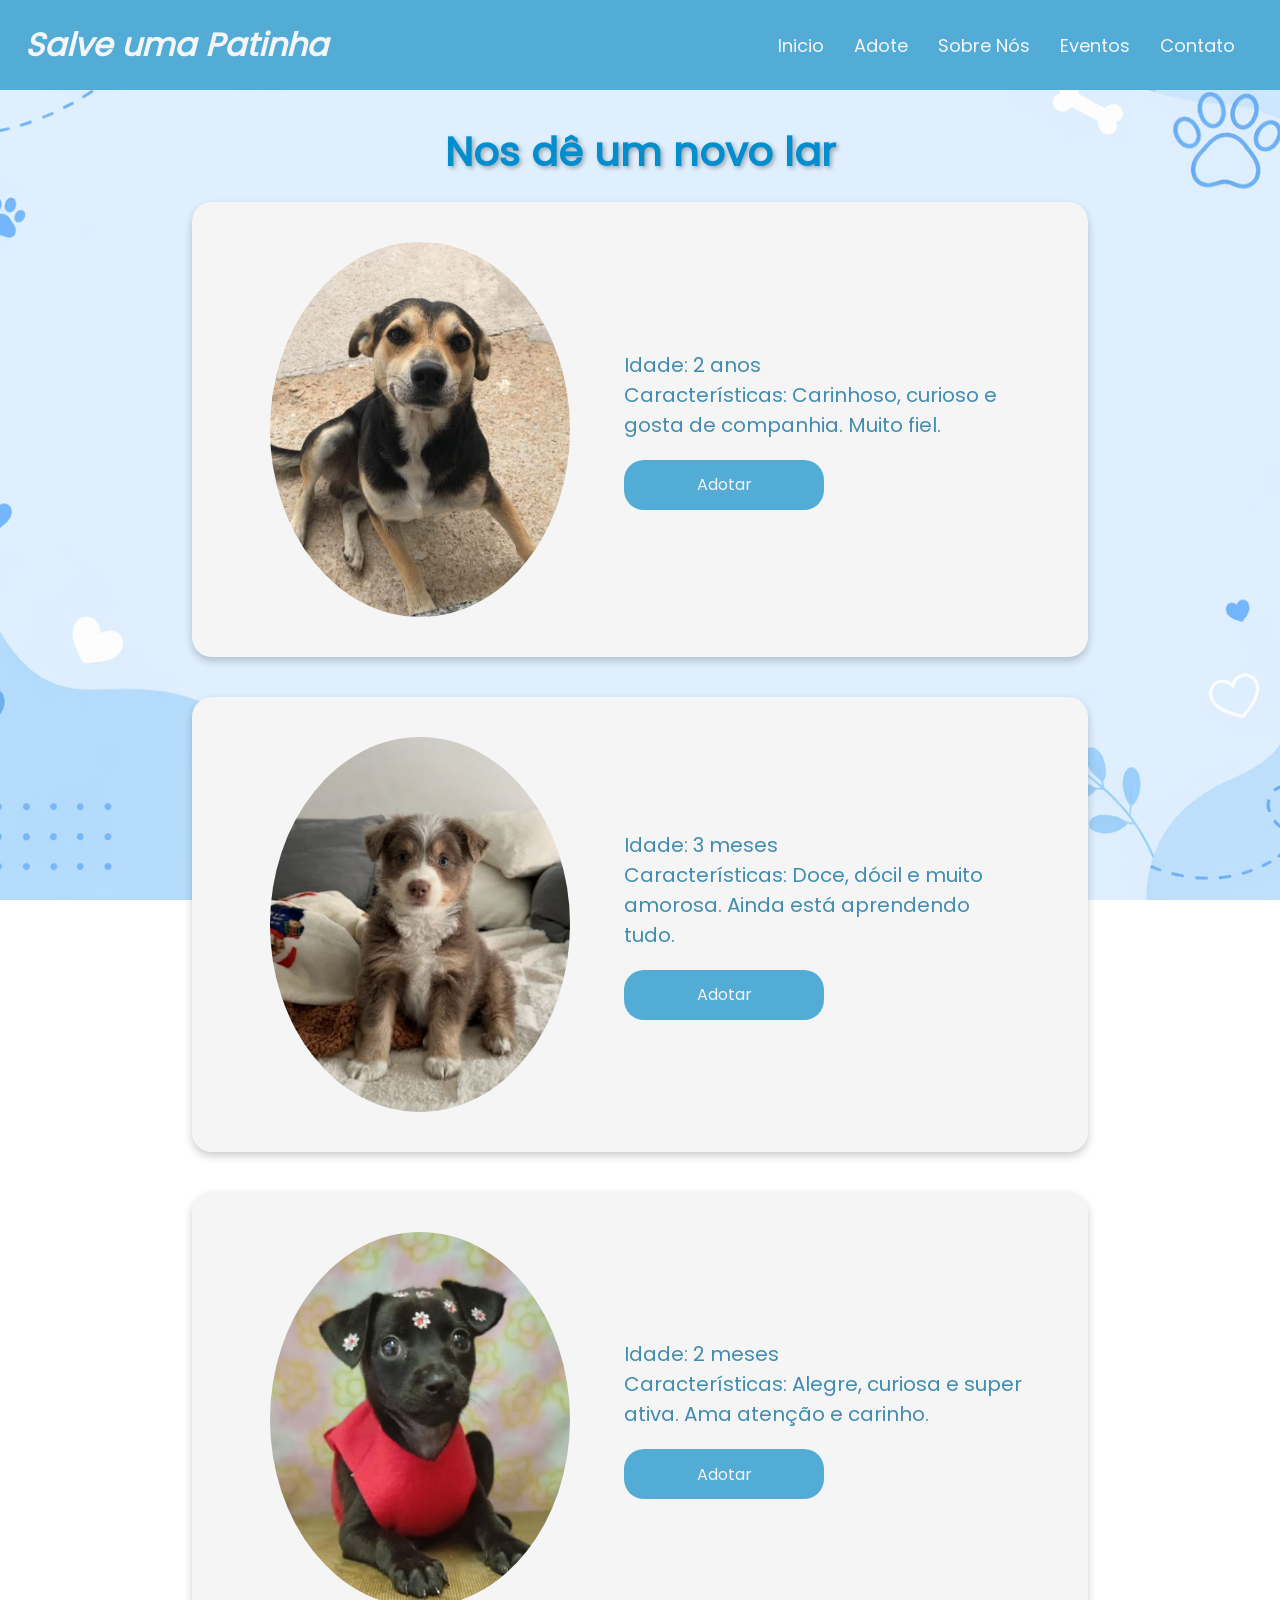
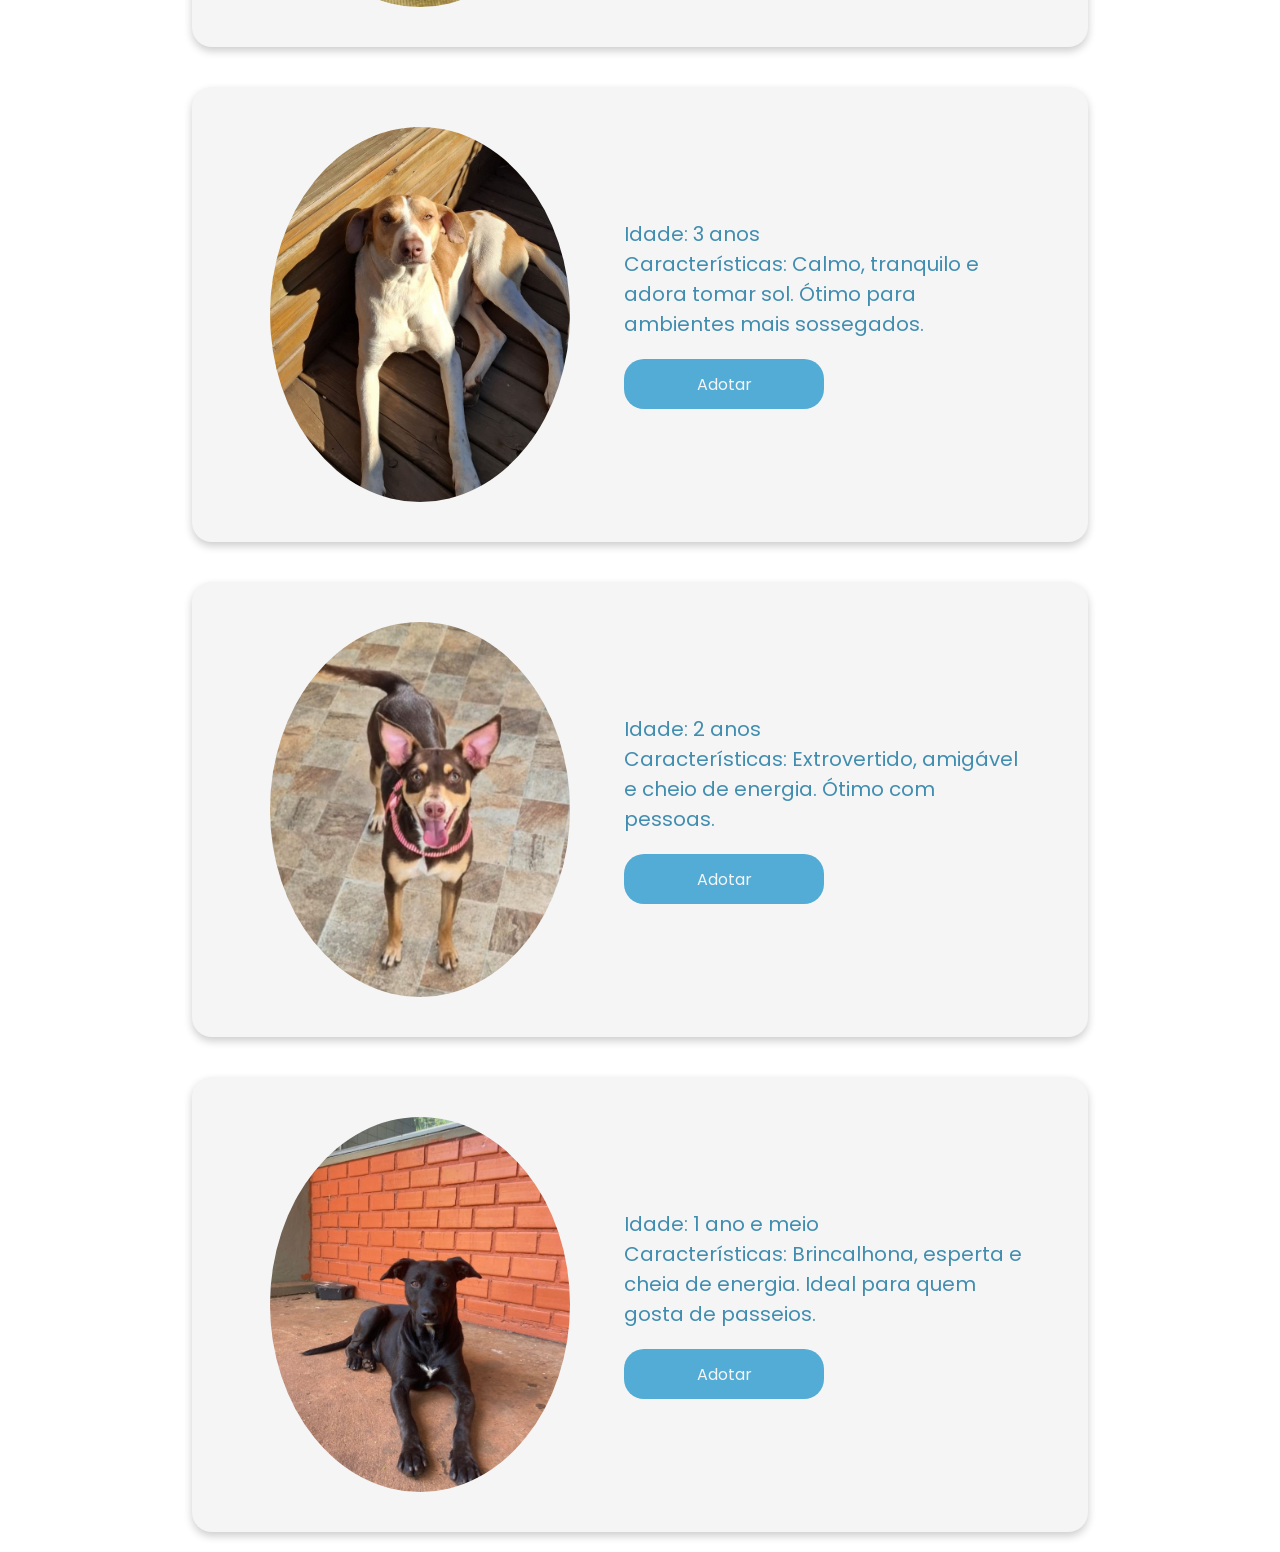
==== commit 3f0c02dd: "Atualização CSS + responsividade e criação do menu lateralpara mobile" ====
--- a/adote.html
+++ b/adote.html
@@ -15,12 +15,24 @@
             <a href="index.html" class="logo">Salve uma Patinha</a>
         </div>
         <ul>
+            <li onclick="abrirMenu()" class="esconder-pc"><a href="#" class="icone">&#9776;</a></li>
+            <li class="esconder-mobile"><a href="index.html">Inicio</a></li>
+            <li class="esconder-mobile"><a href="adote.html">Adote</a></li>
+            <li class="esconder-mobile"><a href="sobre.html">Sobre Nós</a></li>
+            <li class="esconder-mobile"><a href="eventos.html">Eventos</a></li>
+            <li class="esconder-mobile"><a href="contato.html">Contato</a></li>
+        </ul>
+
+        <!--Menu Mobile-->
+        <ul class="menu-lateral">
+            <li onclick="fecharMenu()"><a href="#" class="icone">&#10006;</a></li>
             <li><a href="index.html">Inicio</a></li>
             <li><a href="adote.html">Adote</a></li>
             <li><a href="sobre.html">Sobre Nós</a></li>
             <li><a href="eventos.html">Eventos</a></li>
             <li><a href="contato.html">Contato</a></li>
         </ul>
+        <script src="script.js"></script>
 
     </nav>
 
--- a/style.css
+++ b/style.css
@@ -2,11 +2,17 @@
     margin: 0;
     padding: 0;
     box-sizing: border-box;
+    font-family: "Poppins", 'Times New Roman', Times, serif;
 }
 
 @font-face {
     font-family: "Poppins";
     src: url(Poppins/Poppins-Regular.ttf);
+}
+
+/* 🔥 CONTROLE GLOBAL DE TEXTO */
+html {
+    font-size: 16px;
 }
 
 body {
@@ -15,7 +21,6 @@
     background-position: center;
     background-attachment: fixed;
     background-size: cover;
-    font-family: "Poppins";
 }
 
 /*Menu de Navegação*/
@@ -25,7 +30,7 @@
 .eventos,
 .contato {
     width: 100%;
-    min-height: 100vh;
+    min-height: 100dvh;
     display: flex;
     justify-content: center;
     align-items: center;
@@ -33,21 +38,20 @@
 
 nav {
     width: 100%;
-    height: 10vh;
+    height: 10dvh;
     display: flex;
     align-items: center;
     justify-content: space-between;
-    padding: 10px;
+    padding: 0.625rem;
     background-color: rgb(82, 172, 214);
 }
 
 nav .logo {
-    font-size: xx-large;
+    font-size: 2rem;
     font-weight: bold;
     font-style: italic;
     color: whitesmoke;
     border: none;
-
 }
 
 nav .logo:hover {
@@ -55,16 +59,16 @@
 }
 
 nav ul {
-    margin: 10px 20px;
+    margin: 0.625rem 1.25rem;
     list-style: none;
     display: flex;
     flex-wrap: wrap;
 }
 
 nav a {
-    padding: 5px 15px;
+    padding: 0.3125rem 0.9375rem;
     text-decoration: none;
-    font-size: larger;
+    font-size: 1.125rem;
     border-radius: 50px;
     color: whitesmoke;
 }
@@ -73,9 +77,48 @@
     background-color: rgba(106, 208, 255, 0.616);
 }
 
+nav a:active {
+    color: rgb(82, 172, 214);
+    background-color: whitesmoke;
+}
+
 main {
-    min-height: calc(100vh - 10vh);
-}
+    min-height: calc(100dvh - 10dvh);
+}
+
+/*Menu mobile*/
+.menu-lateral {
+    position: fixed;
+    top: 0;
+    right: 0;
+    height: 100dvh;
+    width: 15.625rem;
+    z-index: 999;
+    background-color: rgba(82, 172, 214, 0.644);
+    box-shadow: -0.625rem 0 0.625rem rgba(0, 0, 0, 0.1);
+    display: none;
+    flex-direction: column;
+    align-items: flex-start;
+    justify-content: flex-start;
+    backdrop-filter: blur(0.625rem);
+    padding: 0.625rem 0.3125rem;
+    margin: 0;
+    gap: 0.625rem;
+
+    a {
+        color: whitesmoke;
+    }
+
+    a:active {
+        color: rgb(82, 172, 214);
+        background-color: whitesmoke;
+    }
+}
+
+.icone {
+    font-size: 2rem;
+}
+
 
 /*container geral*/
 .container {
@@ -92,14 +135,14 @@
     align-items: center;
     justify-content: center;
     flex-direction: column;
-    margin-top: 20px;
-    border-radius: 30px;
-    box-shadow: 0 4px 8px rgba(0, 0, 0, 0.2);
+    margin-top: 1.25rem;
+    border-radius: 1.875rem;
+    box-shadow: 0 0.25rem 0.5rem rgba(0, 0, 0, 0.2);
 }
 
 .capa img {
     max-width: 100%;
-    border-radius: 30px 30px 0 0;
+    border-radius: 1.875rem 1.875rem 0 0;
 }
 
 .capa a {
@@ -108,40 +151,43 @@
     justify-content: center;
     text-align: center;
     white-space: nowrap;
-    margin: 20px;
+    margin: 1.25rem 0;
     width: 50%;
-    height: 40px;
+    height: 2.5rem;
     text-decoration: none;
     color: whitesmoke;
     background-color: rgb(82, 172, 214);
-    border-radius: 30px;
+    border-radius: 1.875rem;
 }
 
 .capa a:hover {
     background-color: rgba(106, 208, 255, 0.758);
 }
 
+.capa a:active {
+    background-color: rgb(70, 148, 184);
+}
+
 /* 🔥 ALTERADO PARA GRID */
+/*container*/
 .como-adotar {
     display: grid;
     grid-template-columns: repeat(2, 1fr);
-    /* 2 colunas */
-    gap: 20px;
-
+    gap: 1.25rem;
+    margin-bottom: 1.25rem;
     max-width: 80%;
 }
 
 /* 🔥 GARANTE QUE O TÍTULO OCUPE A LINHA TODA */
 .como-adotar-titulo {
     grid-column: 1 / -1;
-
-    width: 100%;
-    margin-top: 50px;
+    width: 100%;
+    margin-top: 3.125rem;
     text-align: center;
-    font-size: xx-large;
+    font-size: 2rem;
     font-weight: bold;
     color: rgb(0, 142, 207);
-    text-shadow: 2px 2px 4px rgba(83, 83, 83, 0.473);
+    text-shadow: 0.125rem 0.125rem 0.25rem rgba(83, 83, 83, 0.473);
 }
 
 .card {
@@ -150,24 +196,17 @@
     align-items: center;
     width: 100%;
     background-color: whitesmoke;
-
-    border-radius: 20px;
-    box-shadow: 0 4px 8px rgba(0, 0, 0, 0.2);
-
-    padding: 30px;
-
-    gap: 15px;
+    border-radius: 1.25rem;
+    box-shadow: 0 0.25rem 0.5rem rgba(0, 0, 0, 0.2);
+    padding: 1.875rem;
+    gap: 0.9375rem;
 }
 
 .card img {
-    width: 150px;
-    /* 🔥 ALTERADO (evita bagunçar o layout) */
-    height: 150px;
-    /* 🔥 ADICIONADO */
+    width: 9.375rem;
+    height: 9.375rem;
     object-fit: cover;
-    /* 🔥 ADICIONADO */
     border-radius: 50%;
-
     display: block;
     margin: 0 auto;
 }
@@ -176,9 +215,8 @@
     display: flex;
     justify-content: center;
     flex-direction: column;
-    max-width: 400px;
+    max-width: 25rem;
     text-align: left;
-    padding-left: 0;
 }
 
 /*Página de adoção*/
@@ -186,66 +224,61 @@
 .titulo {
     text-align: center;
     font-weight: bold;
-    font-size: xxx-large;
+    font-size: 2.5rem;
+    margin-top: 2rem;
     color: rgb(0, 142, 207);
-    text-shadow: 2px 2px 4px rgba(83, 83, 83, 0.473);
+    text-shadow: 0.125rem 0.125rem 0.25rem rgba(83, 83, 83, 0.473);
 }
 
 .animal {
     display: flex;
     align-items: center;
     justify-content: center;
-    gap: 40px;
+    gap: 2.5rem;
     flex-wrap: wrap;
-
     width: 70%;
-    min-height: 320px;
-
+    min-height: 20rem;
     background-color: whitesmoke;
-    border-radius: 20px;
-    box-shadow: 0 4px 8px rgba(0, 0, 0, 0.2);
-
-    margin: 20px 0;
-    padding: 40px 5%;
-
-    font-size: x-large;
+    border-radius: 1.25rem;
+    box-shadow: 0 0.25rem 0.5rem rgba(0, 0, 0, 0.2);
+    margin: 1.25rem 0;
+    padding: 2.5rem 5%;
+    font-size: 1.25rem;
     color: rgba(36, 124, 165, 0.863);
 }
 
 .animal img {
     width: 100%;
-    max-width: 300px;
+    max-width: 18.75rem;
     border-radius: 50%;
-
     display: block;
-    /* 🔥 ADICIONADO (centraliza melhor) */
     margin: 0 auto;
-    /* 🔥 ADICIONADO (corrige desalinhamento) */
 }
 
 .caracteristicas {
-    max-width: 400px;
+    max-width: 25rem;
     text-align: left;
-
-    padding-left: 0;
-    /* 🔥 ALTERADO (era 80px — causava desalinhamento) */
 }
 
 .butadotar {
     width: 100%;
-    max-width: 200px;
-    height: 50px;
-    font-size: 100%;
-    margin-top: 20px;
+    max-width: 12.5rem;
+    height: 3.125rem;
+    font-size: 1rem;
+    margin-top: 1.25rem;
     color: whitesmoke;
     background-color: rgb(82, 172, 214);
-    border-radius: 20px;
+    border-radius: 1.25rem;
     border: none;
     cursor: pointer;
 }
 
-button:hover {
+.butadotar:hover {
     background-color: rgba(106, 208, 255, 0.758);
+}
+
+.butadotar:active {
+    background-color: rgb(70, 148, 184);
 }
 
 /*Página sobre*/
@@ -253,36 +286,42 @@
     display: flex;
     flex-direction: column;
     width: 60%;
-    height: auto;
-    margin: 20px 0;
-    padding: 20px;
+    margin: 1.25rem;
+    padding: 1.25rem;
     background-color: whitesmoke;
+    border-radius: 1.25rem;
+    box-shadow: 0 0.25rem 0.5rem rgba(0, 0, 0, 0.2);
+}
+
+.caixa img {
+    width: 100%;
+    margin: 1.25rem 0;
     border-radius: 20px;
-    box-shadow: 0 4px 8px rgba(0, 0, 0, 0.2);
-}
-
-.caixa img {
-    width: 100%;
-    margin: 20px 0;
 }
 
 .caixa ul {
-    padding: 0 20px;
+    padding: 0 1.25rem;
 }
 
 .caixa p {
     text-align: center;
     font-weight: bold;
-    font-size: medium;
+    font-size: 1rem;
     color: rgba(36, 124, 165, 0.863);
 }
 
 .caixa h1 {
+    font-size: 2rem;
     color: rgb(0, 142, 207);
 }
 
-.caixa h2,
+.caixa h2 {
+    font-size: 1.5rem;
+    color: rgba(36, 124, 165, 0.863);
+}
+
 .caixa h3 {
+    font-size: 1.2rem;
     color: rgba(36, 124, 165, 0.863);
 }
 
@@ -290,25 +329,37 @@
     display: flex;
     justify-content: space-between;
     align-items: center;
-    gap: 10px;
+    gap: 0.625rem;
     color: rgb(0, 142, 207);
-    font-size: 105%;
+    font-size: 0.9rem;
     font-weight: bold;
-    text-decoration: overline;
-    text-shadow: 1px 1px 2px rgba(83, 83, 83, 0.473);
+    text-shadow: 0.0625rem 0.0625rem 0.125rem rgba(83, 83, 83, 0.473);
 }
 
 /* 🔥 RESPONSIVIDADE */
-@media (max-width: 768px) {
+@media (max-width: 880px) {
+
+    /* 🔥 DIMINUI TUDO AUTOMATICAMENTE */
+    html {
+        font-size: 13px;
+    }
 
     /*menu de navegação*/
     nav {
-        flex-direction: column;
-        height: auto;
+        flex-direction: row;
+        height: 10dvh;
     }
 
     nav ul {
         justify-content: center;
+    }
+
+    nav .logo {
+        font-size: 1.6rem;
+    }
+
+    .esconder-mobile {
+        display: none;
     }
 
     /*Página de início*/
@@ -317,7 +368,7 @@
     }
 
     .capa a {
-        padding: 0 90px 0 90px;
+        padding: 0 5rem;
     }
 
     /* 🔥 GRID RESPONSIVO (1 coluna no celular) */
@@ -326,29 +377,30 @@
     }
 
     .card {
-        padding: 20px;
+        padding: 1.25rem;
         flex-wrap: wrap;
     }
 
     .card img {
-        height: 80px;
-        width: 80px;
-    }
-
+        height: 5rem;
+        width: 5rem;
+    }
 
     /*Página de adoção*/
+
+    .titulo {
+        font-size: 2.2rem;
+    }
+
     .animal {
         flex-direction: column;
         text-align: center;
         align-items: center;
-        /* 🔥 ADICIONADO (garante centralização total) */
     }
 
     .caracteristicas {
-        padding-left: 0;
         text-align: center;
     }
-
 
     /*Página sobre*/
     .caixa {
@@ -356,15 +408,28 @@
     }
 
     .caixa h1 {
-        font-size: x-large;
+        font-size: 1.5rem;
+        color: rgb(0, 142, 207);
+    }
+
+    .caixa h2 {
+        font-size: 1.3rem;
+        color: rgba(36, 124, 165, 0.863);
+    }
+
+    .caixa h3 {
+        font-size: 1rem;
+        color: rgba(36, 124, 165, 0.863);
+    }
+
+    .axd {
+        font-size: 0.8rem;
         text-align: center;
     }
-
-    .caixa h2 {
-        font-size: large;
-    }
-
-    .caixa h3 {
-        font-size: medium;
+}
+
+@media (min-width:881px) {
+    .esconder-pc {
+        display: none;
     }
 }
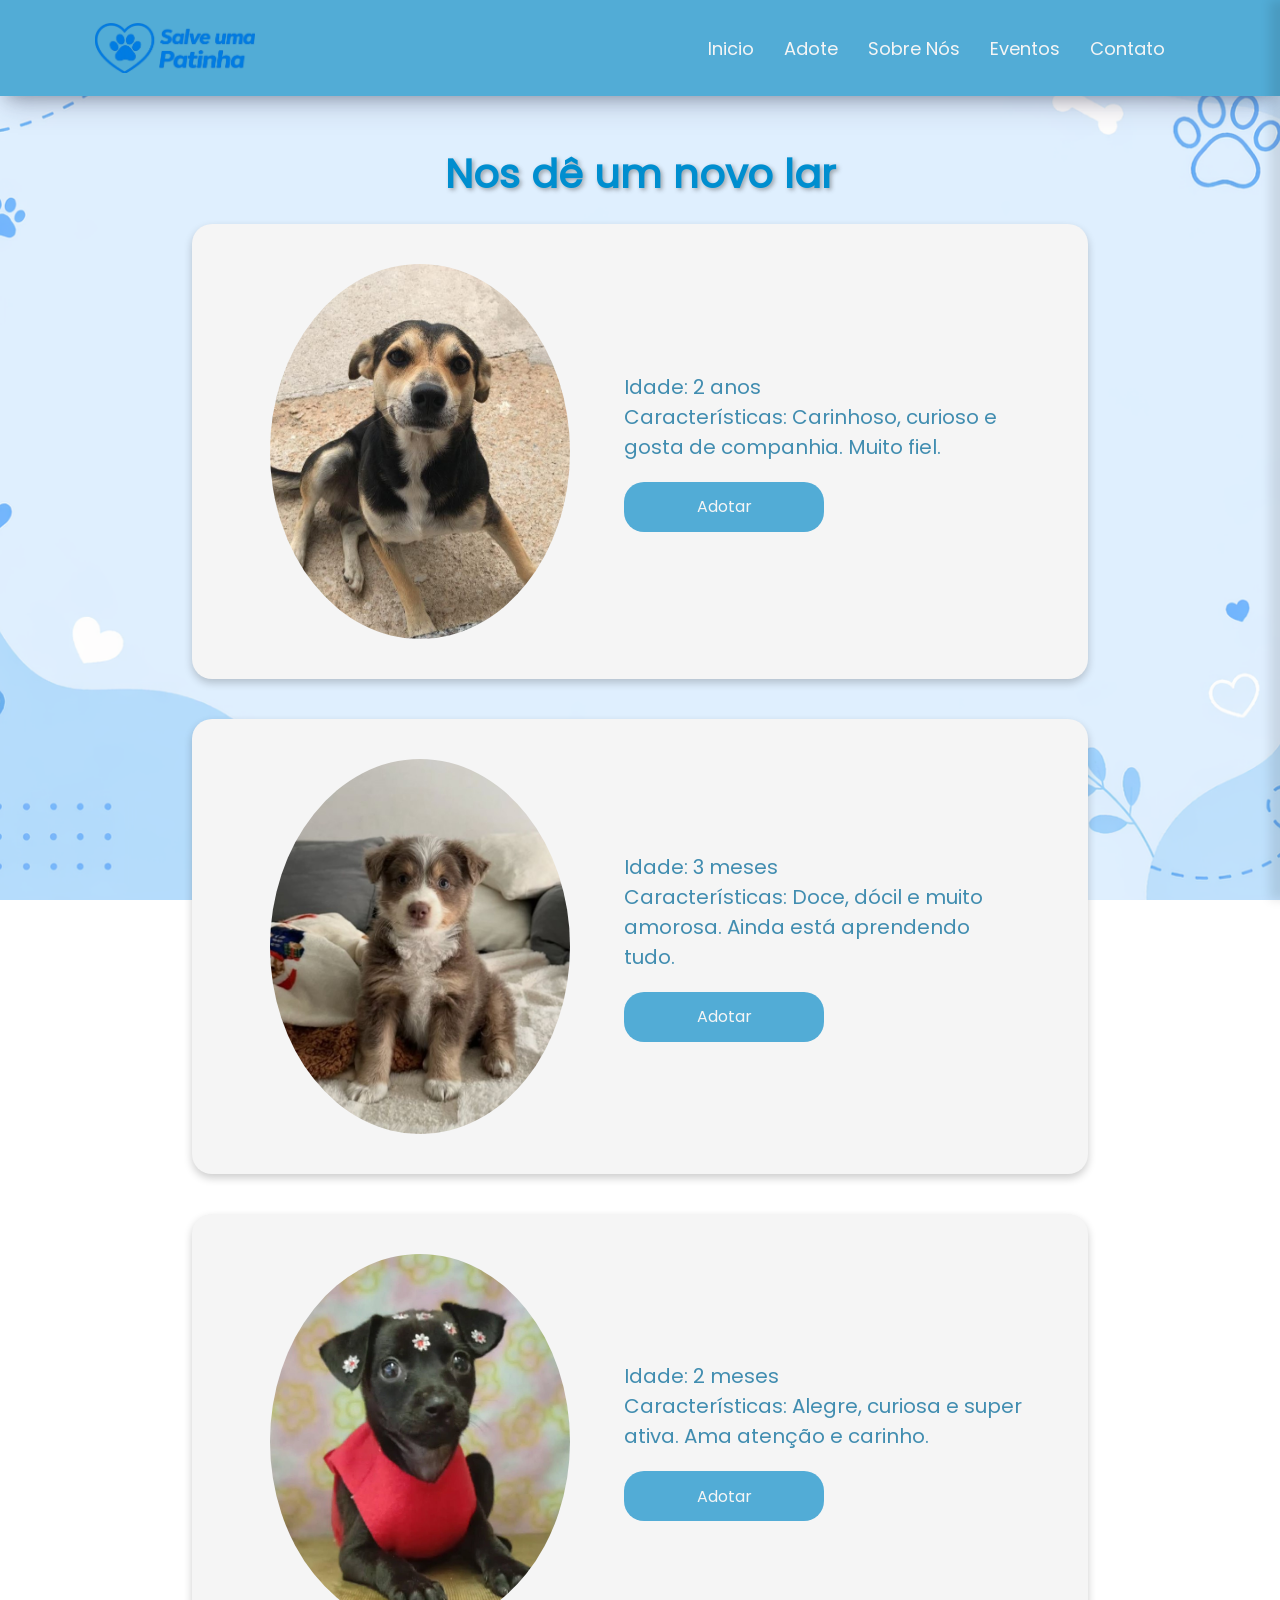
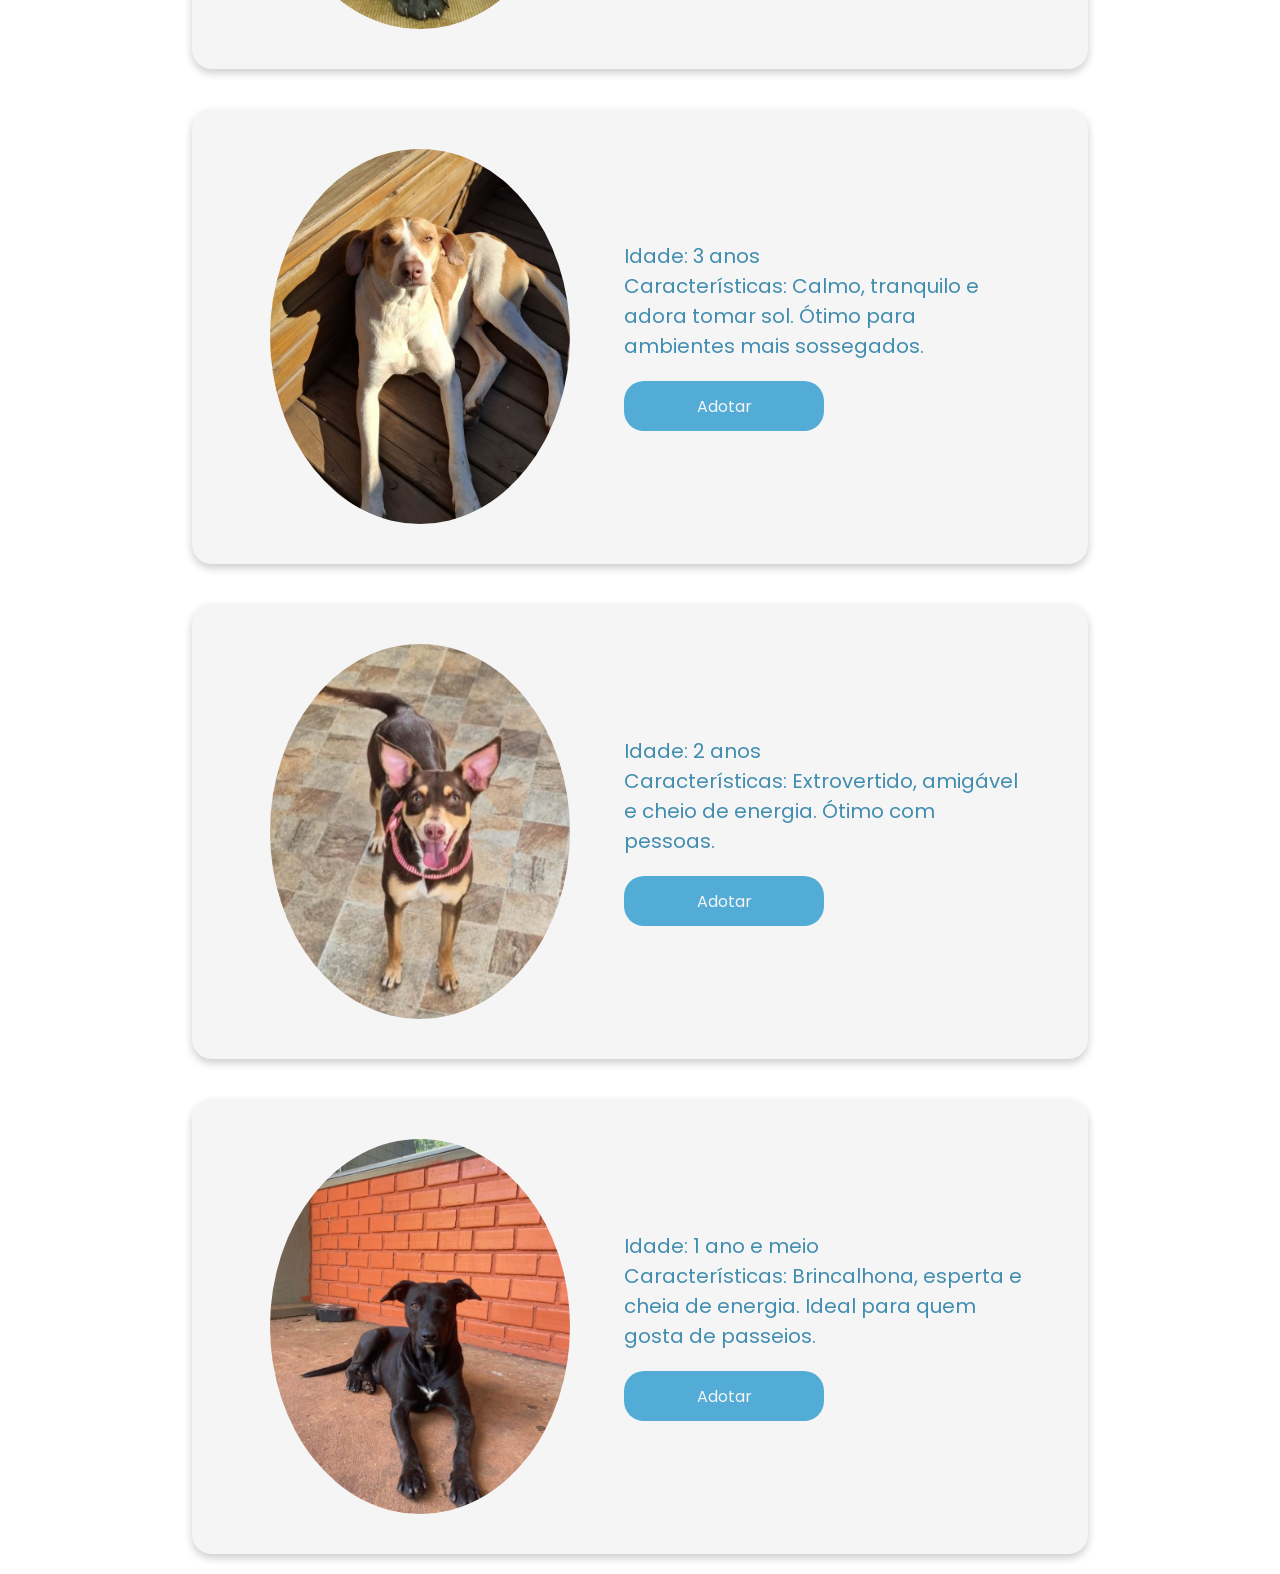
==== commit 963a1cae: "Animação menu lateral - mobile" ====
--- a/adote.html
+++ b/adote.html
@@ -4,6 +4,7 @@
 <head>
     <meta charset="UTF-8">
     <meta name="viewport" content="width=device-width, initial-scale=1.0">
+    <link rel="icon" type="image/x-icon" href="imagens/Logo.png">
     <title>Salve uma Patinha</title>
     <link rel="stylesheet" href="style.css">
 </head>
@@ -12,7 +13,7 @@
     <!--Menu de Navegação-->
     <nav>
         <div class="logo">
-            <a href="index.html" class="logo">Salve uma Patinha</a>
+            <a href="index.html" class="logo"><img src="imagens/Logo Completa.png" alt="logo da página"></a>
         </div>
         <ul>
             <li onclick="abrirMenu()" class="esconder-pc"><a href="#" class="icone">&#9776;</a></li>
--- a/style.css
+++ b/style.css
@@ -10,7 +10,7 @@
     src: url(Poppins/Poppins-Regular.ttf);
 }
 
-/* 🔥 CONTROLE GLOBAL DE TEXTO */
+/* CONTROLE GLOBAL DE TEXTO */
 html {
     font-size: 16px;
 }
@@ -24,17 +24,6 @@
 }
 
 /*Menu de Navegação*/
-.inicio,
-.adote,
-.sobre,
-.eventos,
-.contato {
-    width: 100%;
-    min-height: 100dvh;
-    display: flex;
-    justify-content: center;
-    align-items: center;
-}
 
 nav {
     width: 100%;
@@ -42,16 +31,20 @@
     display: flex;
     align-items: center;
     justify-content: space-between;
-    padding: 0.625rem;
+    padding: 3rem 5rem;
+    margin-bottom: 1rem;
     background-color: rgb(82, 172, 214);
+    box-shadow: rgba(50, 50, 93, 0.25) 0px 13px 27px -5px, rgba(0, 0, 0, 0.3) 0px 8px 16px -8px;
 }
 
 nav .logo {
-    font-size: 2rem;
-    font-weight: bold;
-    font-style: italic;
-    color: whitesmoke;
-    border: none;
+    display: flex;
+    align-items: center;
+    justify-content: center;
+
+    img {
+        width: 10rem;
+    }
 }
 
 nav .logo:hover {
@@ -91,20 +84,32 @@
     position: fixed;
     top: 0;
     right: 0;
+
     height: 100dvh;
     width: 15.625rem;
+
     z-index: 999;
+
     background-color: rgba(82, 172, 214, 0.644);
     box-shadow: -0.625rem 0 0.625rem rgba(0, 0, 0, 0.1);
-    display: none;
+
+    display: flex;
     flex-direction: column;
     align-items: flex-start;
     justify-content: flex-start;
+
     backdrop-filter: blur(0.625rem);
+
     padding: 0.625rem 0.3125rem;
     margin: 0;
     gap: 0.625rem;
 
+    /* MENU ESCONDIDO */
+    transform: translateX(100%);
+
+    /* ANIMAÇÃO */
+    transition: transform 0.5s cubic-bezier(0.22, 1, 0.36, 1);
+
     a {
         color: whitesmoke;
     }
@@ -113,6 +118,10 @@
         color: rgb(82, 172, 214);
         background-color: whitesmoke;
     }
+}
+
+.menu-lateral.abrir {
+    transform: translateX(0);
 }
 
 .icone {
@@ -168,7 +177,6 @@
     background-color: rgb(70, 148, 184);
 }
 
-/* 🔥 ALTERADO PARA GRID */
 /*container*/
 .como-adotar {
     display: grid;
@@ -178,7 +186,7 @@
     max-width: 80%;
 }
 
-/* 🔥 GARANTE QUE O TÍTULO OCUPE A LINHA TODA */
+
 .como-adotar-titulo {
     grid-column: 1 / -1;
     width: 100%;
@@ -336,10 +344,272 @@
     text-shadow: 0.0625rem 0.0625rem 0.125rem rgba(83, 83, 83, 0.473);
 }
 
-/* 🔥 RESPONSIVIDADE */
+/*Página de eventos*/
+.capa-evento {
+    max-width: 80%;
+    background-color: whitesmoke;
+    display: flex;
+    align-items: center;
+    justify-content: center;
+    flex-direction: column;
+    margin-top: 1.25rem;
+    border-radius: 1.875rem;
+    box-shadow: 0 0.25rem 0.5rem rgba(0, 0, 0, 0.2);
+}
+
+.capa-evento img {
+    max-width: 100%;
+    border-radius: 1.875rem 1.875rem 0 0;
+}
+
+.capa-evento a {
+    display: flex;
+    align-items: center;
+    justify-content: center;
+    text-align: center;
+    white-space: nowrap;
+    margin: 1.25rem 0;
+    width: 50%;
+    height: 2.5rem;
+    text-decoration: none;
+    color: whitesmoke;
+    background-color: rgb(82, 172, 214);
+    border-radius: 1.875rem;
+}
+
+.capa-evento a:hover {
+    background-color: rgba(106, 208, 255, 0.758);
+}
+
+.capa-evento a:active {
+    background-color: rgb(70, 148, 184);
+}
+
+/*Página de contato*/
+.caixaContato {
+    display: flex;
+    flex-direction: row;
+    width: 80%;
+    margin: 1.25rem;
+    padding: 4rem 1.25rem;
+    gap: 1rem;
+
+    background-color: whitesmoke;
+    border-radius: 1.25rem;
+    box-shadow: 0 0.25rem 0.5rem rgba(0, 0, 0, 0.2);
+
+    h1 {
+        font-size: 2rem;
+        color: rgb(0, 142, 207);
+    }
+}
+
+.formulario {
+    display: flex;
+    flex-direction: column;
+    flex-wrap: wrap;
+    width: 50%;
+    align-items: flex-start;
+    justify-content: center;
+
+
+    form {
+        width: 100%;
+        height: auto;
+        display: flex;
+        flex-direction: column;
+        align-items: center;
+        justify-content: center;
+        margin: 1rem 1rem;
+
+        h1 {
+            text-align: center;
+        }
+
+        label {
+            padding: 10px;
+        }
+
+        input {
+            width: 20rem;
+            padding: 5px 10px 5px 10px;
+            background: white;
+            border: none;
+            border-radius: 0.8rem;
+            box-shadow: 0 0.5rem 1rem rgba(0, 0, 0, 0.2);
+
+        }
+
+
+        textarea {
+            width: 20rem;
+            height: 8rem;
+            padding: 5px 10px 5px 10px;
+            resize: none;
+            background: white;
+            border: none;
+            border-radius: 0.8rem;
+            box-shadow: 0 0.5rem 1rem rgba(0, 0, 0, 0.2);
+        }
+
+        input::placeholder,
+        textarea::placeholder {
+            color: rgb(82, 172, 214);
+            font-size: 18px;
+            font-family: "Poppins";
+            opacity: 1;
+            padding: 0;
+            margin: 10px;
+            text-align: center;
+        }
+
+        input,
+        textarea {
+            border: 2px solid transparent;
+            transition: 0.5s;
+        }
+
+        input:focus,
+        textarea:focus {
+            outline: none;
+            border: 2px solid rgb(82, 172, 214);
+            box-shadow: none;
+        }
+    }
+
+    .btn {
+        display: flex;
+        flex-wrap: wrap;
+        justify-content: center;
+        align-items: center;
+        gap: 0.5rem;
+        margin-top: 2rem;
+
+        width: 100%;
+
+        button {
+            width: 8rem;
+            padding: 0.5rem 0 0.5rem 0;
+            border: none;
+            border-radius: 1.5rem;
+            cursor: pointer;
+            box-shadow: 0 0.5rem 1rem rgba(0, 0, 0, 0.2);
+            background: white;
+            color: rgb(82, 172, 214);
+            font-size: 18px;
+            font-family: "Poppins";
+            opacity: 1;
+            text-align: center;
+            transition: 0.5s;
+            border: 2px solid rgb(82, 172, 214);
+        }
+    }
+
+    .btn button:hover {
+        transform: scale(0.80);
+    }
+}
+
+/*CONTAINER PARA TÍTULO + ÍCONES */
+.redes-container {
+    display: flex;
+    flex-direction: column;
+    width: 50%;
+    align-items: center;
+
+    /* ALTERADO */
+    justify-content: flex-start;
+    padding-top: 1rem;
+}
+
+/*TÍTULO DAS REDES SOCIAIS */
+.titulo-redessociais {
+    width: 100%;
+    display: flex;
+    justify-content: center;
+    align-items: flex-start;
+    margin-bottom: 2rem;
+}
+
+.titulo-redessociais h1 {
+    text-align: center;
+    font-size: 2rem;
+    color: rgb(0, 142, 207);
+}
+
+.redesSociais {
+    display: flex;
+    flex-wrap: wrap;
+    width: 100%;
+    flex: 0.8;
+
+    gap: 1rem;
+
+    align-items: center;
+    justify-content: center;
+}
+
+.redesSociais a {
+    display: flex;
+    justify-content: center;
+    align-items: center;
+    flex-wrap: wrap;
+    text-decoration: none;
+    background: none;
+    background-color: rgb(82, 172, 214);
+    width: 6.5rem;
+    height: 6.5rem;
+    margin: 0 6px;
+    border-radius: 20px;
+    box-shadow: rgba(17, 17, 26, 0.2) 0px 4px 16px, rgba(17, 17, 26, 0.2) 0px 8px 24px, rgba(17, 17, 26, 0.2) 0px 16px 56px;
+    transition: 0.5s;
+}
+
+.redesSociais a i {
+    font-size: 4rem;
+    color: white;
+}
+
+.redesSociais a:hover i {
+    transform: scale(0.90);
+    color: whitesmoke;
+}
+
+.redesSociais a:hover {
+    transform: scale(0.80);
+}
+
+.redesSociais a:focus i {
+    transform: scale(0.90);
+    color: whitesmoke;
+}
+
+.redesSociais a:focus {
+    transform: scale(0.80);
+}
+
+
+/*Botões Geral*/
+.capa a:hover,
+.butadotar:hover,
+.capa-evento a:hover,
+nav a:hover {
+    transform: scale(0.90);
+    transition: 0.5s;
+}
+
+.capa a:focus,
+.butadotar:active,
+.capa-evento a:hover,
+nav a:focus {
+    transform: scale(0.90);
+    transition: 0.5s;
+}
+
+
+/* RESPONSIVIDADE */
 @media (max-width: 880px) {
 
-    /* 🔥 DIMINUI TUDO AUTOMATICAMENTE */
     html {
         font-size: 13px;
     }
@@ -347,7 +617,8 @@
     /*menu de navegação*/
     nav {
         flex-direction: row;
-        height: 10dvh;
+        height: auto;
+        padding: 0.625rem;
     }
 
     nav ul {
@@ -364,14 +635,13 @@
 
     /*Página de início*/
     .capa {
-        width: 95%;
+        width: 100%;
     }
 
     .capa a {
         padding: 0 5rem;
     }
 
-    /* 🔥 GRID RESPONSIVO (1 coluna no celular) */
     .como-adotar {
         grid-template-columns: 1fr;
     }
@@ -379,6 +649,7 @@
     .card {
         padding: 1.25rem;
         flex-wrap: wrap;
+        text-align: center;
     }
 
     .card img {
@@ -426,6 +697,99 @@
         font-size: 0.8rem;
         text-align: center;
     }
+
+    /*Página de eventos*/
+    .capa-evento {
+        width: 95%;
+    }
+
+    /* TROCA A IMAGEM NO MOBILE */
+    .capa-evento img {
+        content: url(imagens/evento-mobile.png);
+    }
+
+    .capa-evento a {
+        display: flex;
+        align-items: center;
+        justify-content: center;
+        text-align: center;
+
+        width: 80%;
+        min-height: 3rem;
+
+        padding: 0.8rem 1rem;
+
+        text-decoration: none;
+        color: whitesmoke;
+        background-color: rgb(82, 172, 214);
+
+        border-radius: 1.875rem;
+
+        font-size: 1rem;
+        line-height: 1.2;
+
+        /* QUEBRA LINHA */
+        white-space: normal;
+        word-wrap: break-word;
+    }
+
+    .capa-evento span {
+        display: flex;
+        flex-wrap: wrap;
+    }
+
+    .caixaContato {
+        flex-direction: column;
+        width: 95%;
+        gap: 2rem;
+        align-items: center;
+    }
+
+    .formulario,
+    .redes-container {
+        width: 100%;
+    }
+
+    .formulario form {
+        margin: 0;
+    }
+
+    .formulario input,
+    .formulario textarea {
+        width: 100%;
+        max-width: 22rem;
+    }
+
+    .titulo-redessociais {
+        margin-bottom: 1.5rem;
+    }
+
+    .titulo-redessociais h1 {
+        font-size: 1.6rem;
+    }
+
+    .redesSociais {
+        gap: 1rem;
+    }
+
+    .redesSociais a {
+        width: 5rem;
+        height: 5rem;
+        margin: 0;
+    }
+
+    .redesSociais a i {
+        font-size: 3rem;
+    }
+
+    .btn {
+        flex-wrap: wrap;
+    }
+
+    .btn button {
+        width: 100%;
+        max-width: 10rem;
+    }
 }
 
 @media (min-width:881px) {
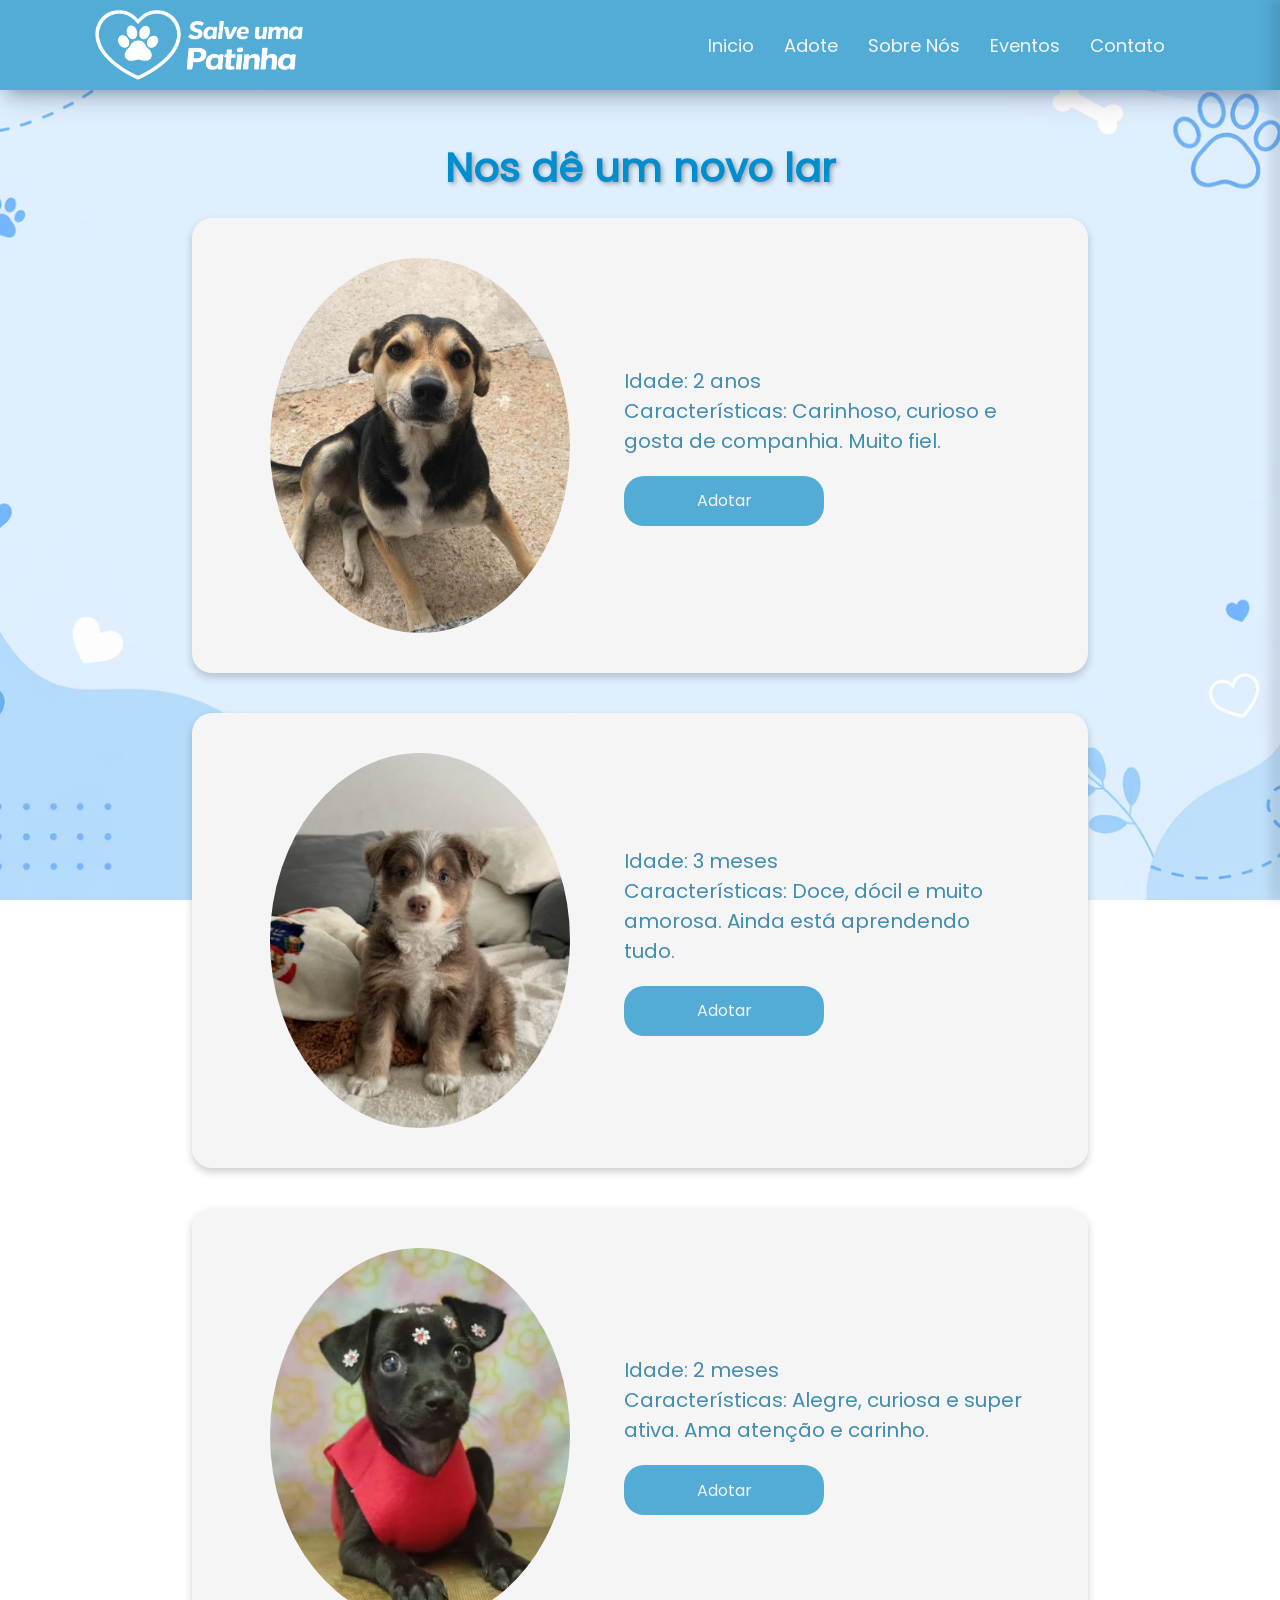
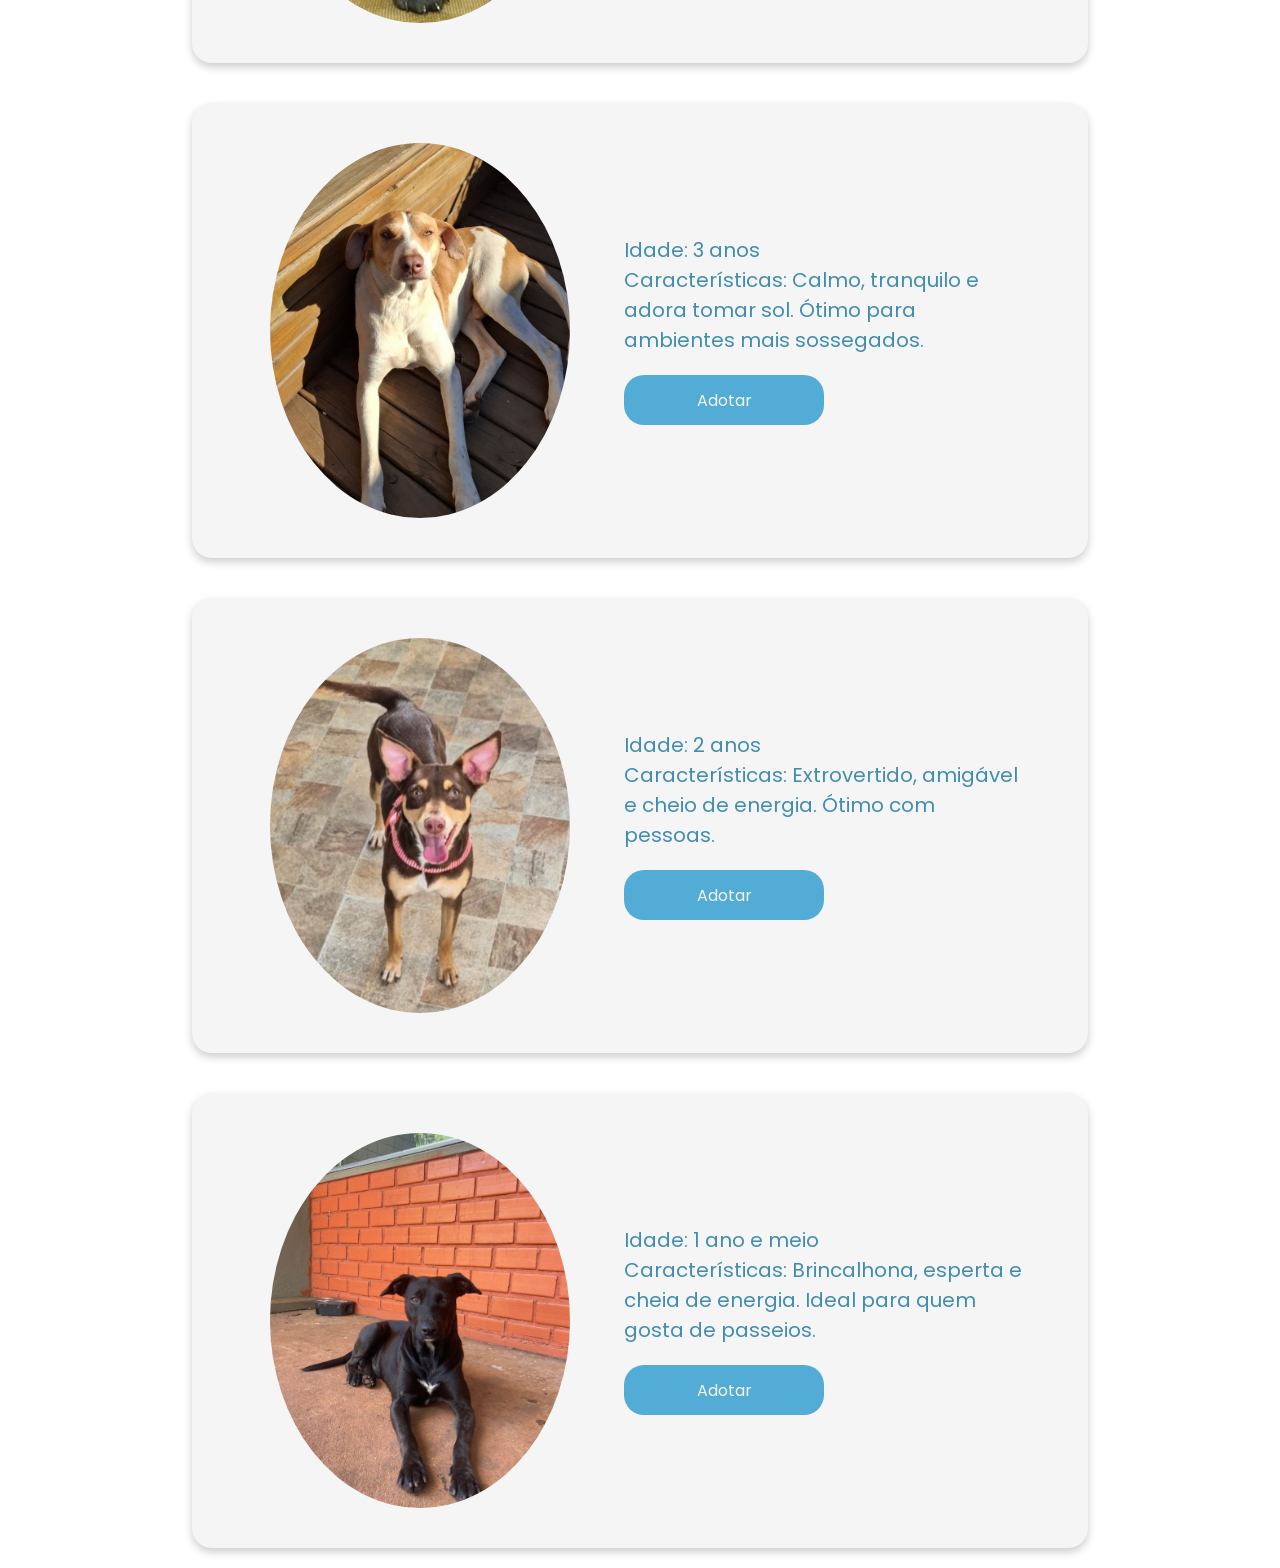
==== commit 73eb5391: "Atualização da logo" ====
--- a/adote.html
+++ b/adote.html
@@ -13,7 +13,7 @@
     <!--Menu de Navegação-->
     <nav>
         <div class="logo">
-            <a href="index.html" class="logo"><img src="imagens/Logo Completa.png" alt="logo da página"></a>
+            <a href="index.html" class="logo"><img src="imagens/Logo Completa branca.png" alt="logo da página"></a>
         </div>
         <ul>
             <li onclick="abrirMenu()" class="esconder-pc"><a href="#" class="icone">&#9776;</a></li>
--- a/style.css
+++ b/style.css
@@ -31,7 +31,7 @@
     display: flex;
     align-items: center;
     justify-content: space-between;
-    padding: 3rem 5rem;
+    padding: 2.5rem 5rem;
     margin-bottom: 1rem;
     background-color: rgb(82, 172, 214);
     box-shadow: rgba(50, 50, 93, 0.25) 0px 13px 27px -5px, rgba(0, 0, 0, 0.3) 0px 8px 16px -8px;
@@ -41,10 +41,10 @@
     display: flex;
     align-items: center;
     justify-content: center;
-
-    img {
-        width: 10rem;
-    }
+}
+
+nav .logo img {
+    width: 13rem;
 }
 
 nav .logo:hover {
@@ -109,16 +109,17 @@
 
     /* ANIMAÇÃO */
     transition: transform 0.5s cubic-bezier(0.22, 1, 0.36, 1);
-
-    a {
-        color: whitesmoke;
-    }
-
-    a:active {
-        color: rgb(82, 172, 214);
-        background-color: whitesmoke;
-    }
-}
+}
+
+.menu-lateral a {
+    color: whitesmoke;
+}
+
+.menu-lateral a:active {
+    color: rgb(82, 172, 214);
+    background-color: whitesmoke;
+}
+
 
 .menu-lateral.abrir {
     transform: translateX(0);
@@ -397,11 +398,11 @@
     background-color: whitesmoke;
     border-radius: 1.25rem;
     box-shadow: 0 0.25rem 0.5rem rgba(0, 0, 0, 0.2);
-
-    h1 {
-        font-size: 2rem;
-        color: rgb(0, 142, 207);
-    }
+}
+
+.caixaContato h1 {
+    font-size: 2rem;
+    color: rgb(0, 142, 207);
 }
 
 .formulario {
@@ -411,103 +412,116 @@
     width: 50%;
     align-items: flex-start;
     justify-content: center;
-
-
-    form {
-        width: 100%;
-        height: auto;
-        display: flex;
-        flex-direction: column;
-        align-items: center;
-        justify-content: center;
-        margin: 1rem 1rem;
-
-        h1 {
-            text-align: center;
-        }
-
-        label {
-            padding: 10px;
-        }
-
-        input {
-            width: 20rem;
-            padding: 5px 10px 5px 10px;
-            background: white;
-            border: none;
-            border-radius: 0.8rem;
-            box-shadow: 0 0.5rem 1rem rgba(0, 0, 0, 0.2);
-
-        }
-
-
-        textarea {
-            width: 20rem;
-            height: 8rem;
-            padding: 5px 10px 5px 10px;
-            resize: none;
-            background: white;
-            border: none;
-            border-radius: 0.8rem;
-            box-shadow: 0 0.5rem 1rem rgba(0, 0, 0, 0.2);
-        }
-
-        input::placeholder,
-        textarea::placeholder {
-            color: rgb(82, 172, 214);
-            font-size: 18px;
-            font-family: "Poppins";
-            opacity: 1;
-            padding: 0;
-            margin: 10px;
-            text-align: center;
-        }
-
-        input,
-        textarea {
-            border: 2px solid transparent;
-            transition: 0.5s;
-        }
-
-        input:focus,
-        textarea:focus {
-            outline: none;
-            border: 2px solid rgb(82, 172, 214);
-            box-shadow: none;
-        }
-    }
-
-    .btn {
-        display: flex;
-        flex-wrap: wrap;
-        justify-content: center;
-        align-items: center;
-        gap: 0.5rem;
-        margin-top: 2rem;
-
-        width: 100%;
-
-        button {
-            width: 8rem;
-            padding: 0.5rem 0 0.5rem 0;
-            border: none;
-            border-radius: 1.5rem;
-            cursor: pointer;
-            box-shadow: 0 0.5rem 1rem rgba(0, 0, 0, 0.2);
-            background: white;
-            color: rgb(82, 172, 214);
-            font-size: 18px;
-            font-family: "Poppins";
-            opacity: 1;
-            text-align: center;
-            transition: 0.5s;
-            border: 2px solid rgb(82, 172, 214);
-        }
-    }
-
-    .btn button:hover {
-        transform: scale(0.80);
-    }
+}
+
+.formulario {
+    display: flex;
+    flex-direction: column;
+    flex-wrap: wrap;
+    width: 50%;
+    align-items: flex-start;
+    justify-content: center;
+}
+
+.formulario form {
+    width: 100%;
+    height: auto;
+
+    display: flex;
+    flex-direction: column;
+    align-items: center;
+    justify-content: center;
+
+    margin: 1rem 1rem;
+}
+
+.formulario form h1 {
+    text-align: center;
+}
+
+.formulario form label {
+    padding: 10px;
+}
+
+.formulario form input {
+    width: 20rem;
+    padding: 5px 10px;
+    background: white;
+    border: none;
+    border-radius: 0.8rem;
+    box-shadow: 0 0.5rem 1rem rgba(0, 0, 0, 0.2);
+}
+
+.formulario form textarea {
+    width: 20rem;
+    height: 8rem;
+    padding: 5px 10px;
+    resize: none;
+    background: white;
+    border: none;
+    border-radius: 0.8rem;
+    box-shadow: 0 0.5rem 1rem rgba(0, 0, 0, 0.2);
+}
+
+.formulario form input::placeholder,
+.formulario form textarea::placeholder {
+    color: rgb(82, 172, 214);
+    font-size: 18px;
+    font-family: "Poppins";
+    opacity: 1;
+    text-align: center;
+}
+
+.formulario form input,
+.formulario form textarea {
+    border: 2px solid transparent;
+    transition: 0.5s;
+}
+
+.formulario form input:focus,
+.formulario form textarea:focus {
+    outline: none;
+    border: 2px solid rgb(82, 172, 214);
+    box-shadow: none;
+}
+
+.btn {
+    display: flex;
+    flex-wrap: wrap;
+    justify-content: center;
+    align-items: center;
+    gap: 0.5rem;
+
+    margin-top: 2rem;
+
+    width: 100%;
+}
+
+.btn button {
+    width: 8rem;
+    padding: 0.5rem 0;
+    border: none;
+    border-radius: 1.5rem;
+    cursor: pointer;
+
+    box-shadow:
+        0 0.5rem 1rem rgba(0, 0, 0, 0.2);
+
+    background: white;
+    color: rgb(82, 172, 214);
+
+    font-size: 18px;
+    font-family: "Poppins";
+
+    text-align: center;
+
+    transition: 0.5s;
+
+    border: 2px solid rgb(82, 172, 214);
+}
+
+.btn button:active {
+    transform: scale(0.80);
 }
 
 /*CONTAINER PARA TÍTULO + ÍCONES */
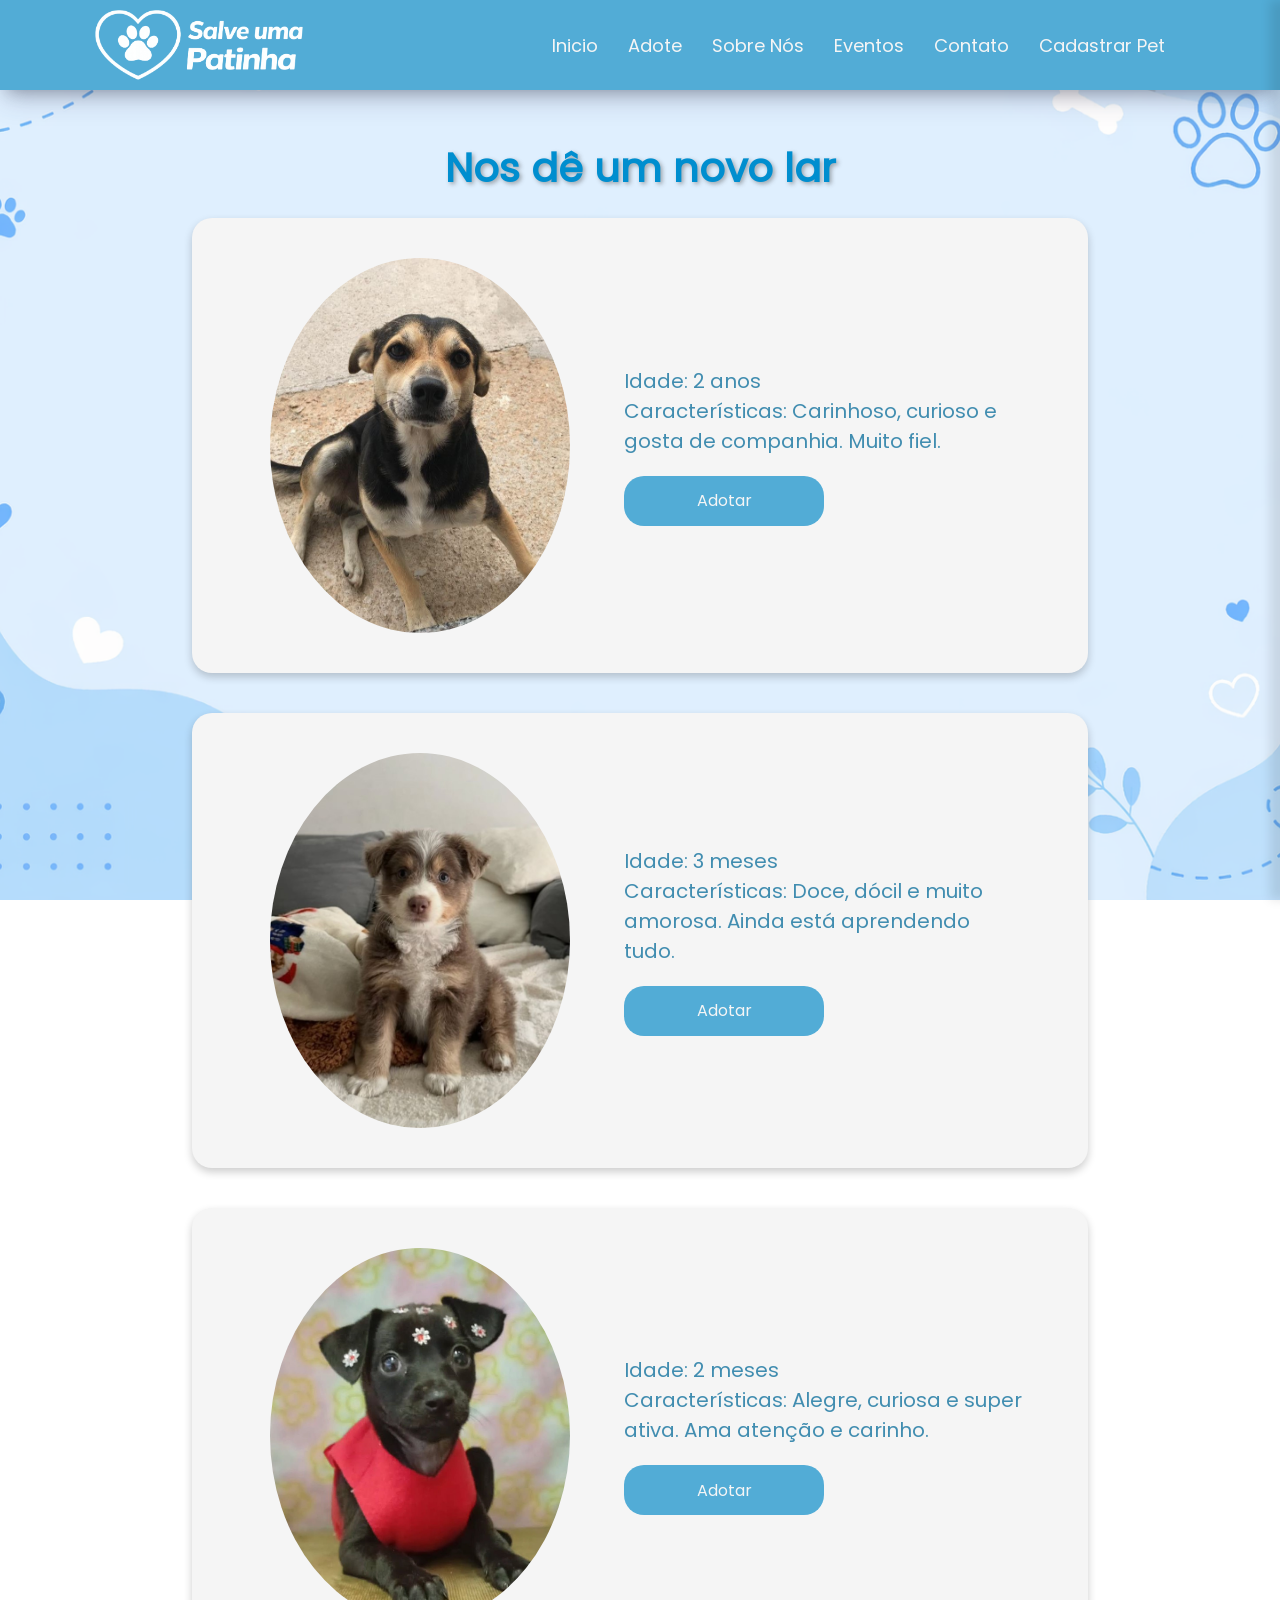
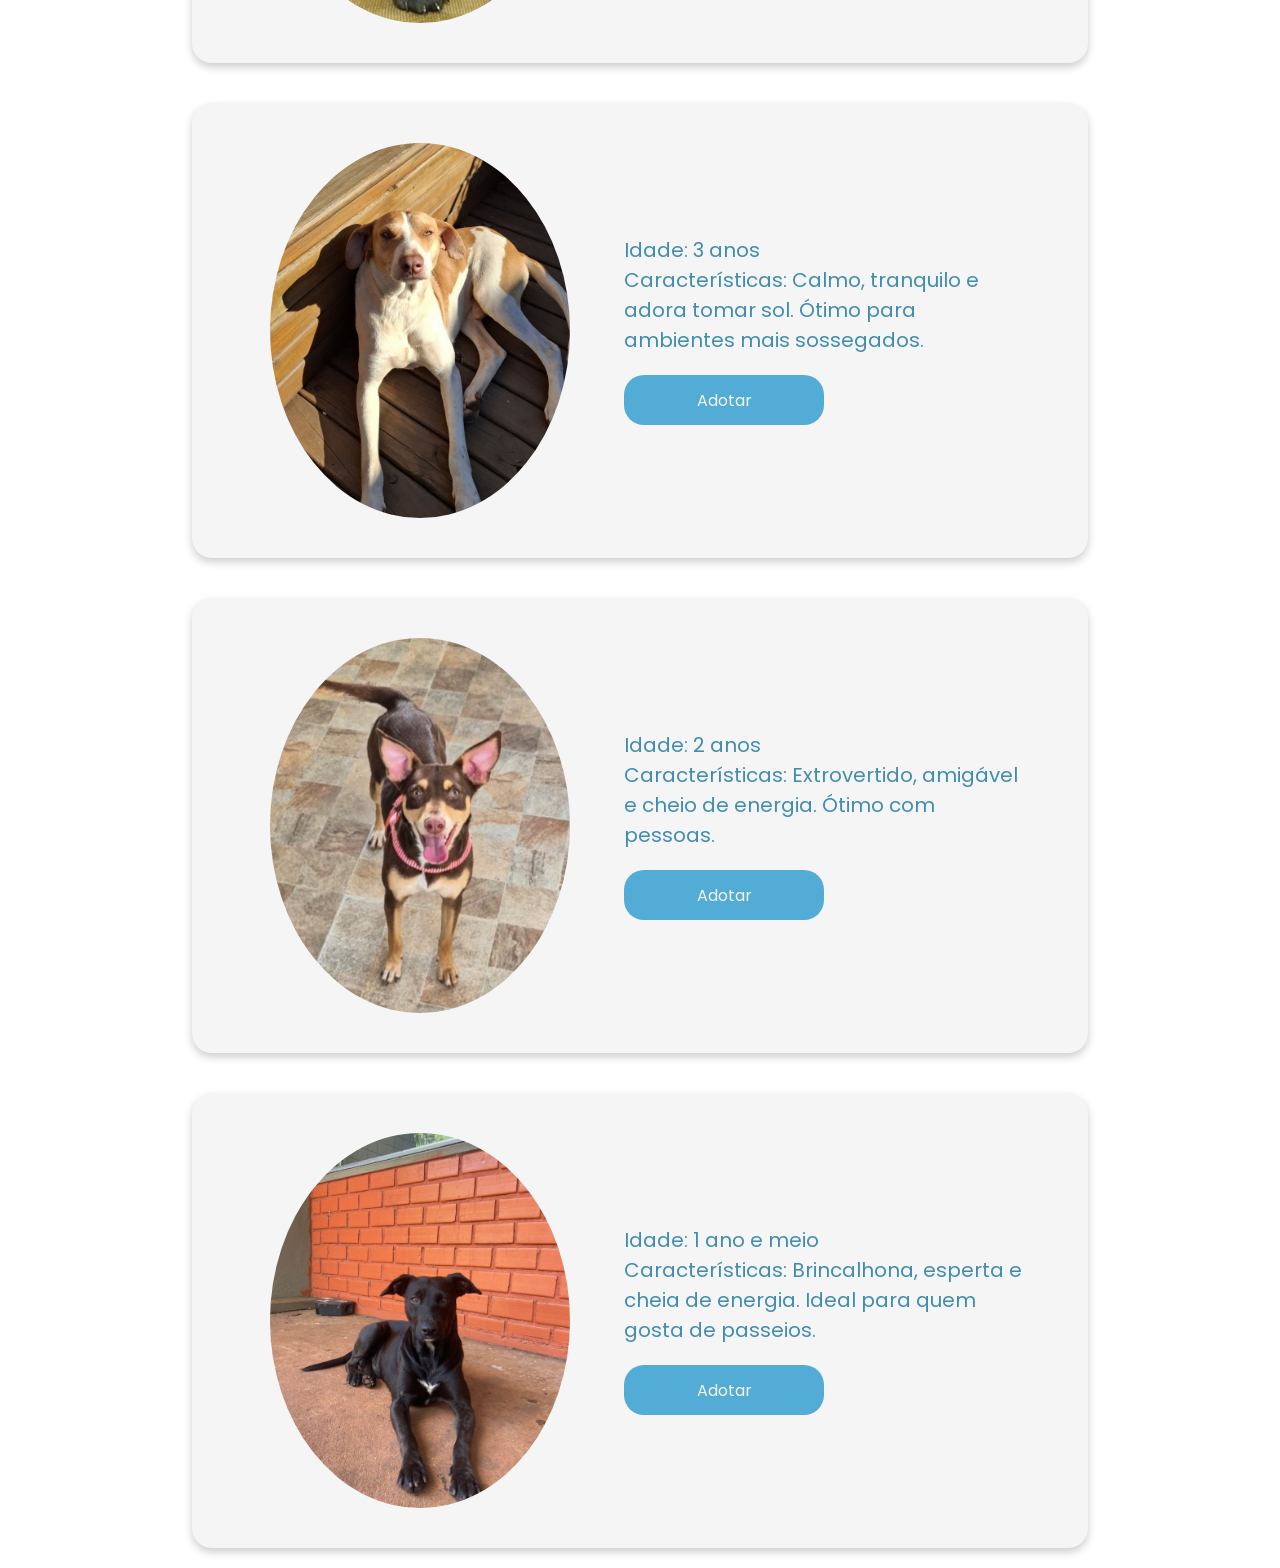
==== commit 6895541e: "Nova aba de cadastro de pet" ====
--- a/adote.html
+++ b/adote.html
@@ -1,116 +1,143 @@
-<!DOCTYPE html>
+<!doctype html>
 <html lang="pt-br">
+  <head>
+    <meta charset="UTF-8" />
+    <meta name="viewport" content="width=device-width, initial-scale=1.0" />
+    <link rel="icon" type="image/x-icon" href="imagens/Logo.png" />
+    <title>Salve uma Patinha</title>
+    <link rel="stylesheet" href="style.css" />
+  </head>
 
-<head>
-    <meta charset="UTF-8">
-    <meta name="viewport" content="width=device-width, initial-scale=1.0">
-    <link rel="icon" type="image/x-icon" href="imagens/Logo.png">
-    <title>Salve uma Patinha</title>
-    <link rel="stylesheet" href="style.css">
-</head>
-
-<body>
+  <body>
     <!--Menu de Navegação-->
     <nav>
-        <div class="logo">
-            <a href="index.html" class="logo"><img src="imagens/Logo Completa branca.png" alt="logo da página"></a>
-        </div>
-        <ul>
-            <li onclick="abrirMenu()" class="esconder-pc"><a href="#" class="icone">&#9776;</a></li>
-            <li class="esconder-mobile"><a href="index.html">Inicio</a></li>
-            <li class="esconder-mobile"><a href="adote.html">Adote</a></li>
-            <li class="esconder-mobile"><a href="sobre.html">Sobre Nós</a></li>
-            <li class="esconder-mobile"><a href="eventos.html">Eventos</a></li>
-            <li class="esconder-mobile"><a href="contato.html">Contato</a></li>
-        </ul>
+      <div class="logo">
+        <a href="index.html" class="logo"
+          ><img src="imagens/Logo Completa branca.png" alt="logo da página"
+        /></a>
+      </div>
+      <ul>
+        <li onclick="abrirMenu()" class="esconder-pc">
+          <a href="#" class="icone">&#9776;</a>
+        </li>
+        <li class="esconder-mobile"><a href="index.html">Inicio</a></li>
+        <li class="esconder-mobile"><a href="adote.html">Adote</a></li>
+        <li class="esconder-mobile"><a href="sobre.html">Sobre Nós</a></li>
+        <li class="esconder-mobile"><a href="eventos.html">Eventos</a></li>
+        <li class="esconder-mobile"><a href="contato.html">Contato</a></li>
+        <li class="esconder-mobile">
+          <a href="cadastro_pet.html">Cadastrar Pet</a>
+        </li>
+      </ul>
 
-        <!--Menu Mobile-->
-        <ul class="menu-lateral">
-            <li onclick="fecharMenu()"><a href="#" class="icone">&#10006;</a></li>
-            <li><a href="index.html">Inicio</a></li>
-            <li><a href="adote.html">Adote</a></li>
-            <li><a href="sobre.html">Sobre Nós</a></li>
-            <li><a href="eventos.html">Eventos</a></li>
-            <li><a href="contato.html">Contato</a></li>
-        </ul>
-        <script src="script.js"></script>
-
+      <!--Menu Mobile-->
+      <ul class="menu-lateral">
+        <li onclick="fecharMenu()"><a href="#" class="icone">&#10006;</a></li>
+        <li><a href="index.html">Inicio</a></li>
+        <li><a href="adote.html">Adote</a></li>
+        <li><a href="sobre.html">Sobre Nós</a></li>
+        <li><a href="eventos.html">Eventos</a></li>
+        <li><a href="contato.html">Contato</a></li>
+        <li><a href="cadastro_pet.html">Cadastrar Pet</a></li>
+      </ul>
+      <script src="script.js"></script>
     </nav>
 
     <!--Principal-->
     <main>
-        <div class="container">
-            <div class="titulo"><span>Nos dê um novo lar</span></div>
+      <div class="container">
+        <div class="titulo"><span>Nos dê um novo lar</span></div>
 
-            <div class="animal"><img src="imagens/Max.jpeg" alt="Foto do animal">
-                <div class="caracteristicas">
-                    <p>Idade: 2 anos</p>
-                    <p>Características: Carinhoso, curioso e gosta de companhia. Muito fiel.</p>
-                    <div>
-                        <button class="butadotar">Adotar</button>
-                    </div>
-                </div>
+        <div class="animal">
+          <img src="imagens/Max.jpeg" alt="Foto do animal" />
+          <div class="caracteristicas">
+            <p>Idade: 2 anos</p>
+            <p>
+              Características: Carinhoso, curioso e gosta de companhia. Muito
+              fiel.
+            </p>
+            <div>
+              <button class="butadotar">Adotar</button>
             </div>
+          </div>
+        </div>
 
-            <div class="animal"><img src="imagens/Mel.jpeg" alt="Foto do animal">
+        <div class="animal">
+          <img src="imagens/Mel.jpeg" alt="Foto do animal" />
 
-                <div class="caracteristicas">
-                    <p>Idade: 3 meses</p>
-                    <p>Características: Doce, dócil e muito amorosa. Ainda está aprendendo tudo.</p>
-                    <div>
-                        <button class="butadotar">Adotar</button>
-                    </div>
-                </div>
+          <div class="caracteristicas">
+            <p>Idade: 3 meses</p>
+            <p>
+              Características: Doce, dócil e muito amorosa. Ainda está
+              aprendendo tudo.
+            </p>
+            <div>
+              <button class="butadotar">Adotar</button>
             </div>
+          </div>
+        </div>
 
-            <div class="animal"><img src="imagens/Nina.jpeg" alt="Foto do animal">
+        <div class="animal">
+          <img src="imagens/Nina.jpeg" alt="Foto do animal" />
 
-                <div class="caracteristicas">
-                    <p>Idade: 2 meses</p>
-                    <p>Características: Alegre, curiosa e super ativa. Ama atenção e carinho.</p>
-                    <div>
-                        <button class="butadotar">Adotar</button>
-                    </div>
-                </div>
+          <div class="caracteristicas">
+            <p>Idade: 2 meses</p>
+            <p>
+              Características: Alegre, curiosa e super ativa. Ama atenção e
+              carinho.
+            </p>
+            <div>
+              <button class="butadotar">Adotar</button>
             </div>
+          </div>
+        </div>
 
-            <div class="animal"><img src="imagens/Thor.jpeg" alt="Foto do animal">
+        <div class="animal">
+          <img src="imagens/Thor.jpeg" alt="Foto do animal" />
 
-                <div class="caracteristicas">
-                    <p>Idade: 3 anos</p>
-                    <p>Características: Calmo, tranquilo e adora tomar sol. Ótimo para ambientes mais sossegados.</p>
+          <div class="caracteristicas">
+            <p>Idade: 3 anos</p>
+            <p>
+              Características: Calmo, tranquilo e adora tomar sol. Ótimo para
+              ambientes mais sossegados.
+            </p>
 
-                    <div>
-                        <button class="butadotar">Adotar</button>
-                    </div>
-                </div>
+            <div>
+              <button class="butadotar">Adotar</button>
             </div>
+          </div>
+        </div>
 
-            <div class="animal"><img src="imagens/Bob.jpeg" alt="Foto do animal">
+        <div class="animal">
+          <img src="imagens/Bob.jpeg" alt="Foto do animal" />
 
+          <div class="caracteristicas">
+            <p>Idade: 2 anos</p>
+            <p>
+              Características: Extrovertido, amigável e cheio de energia. Ótimo
+              com pessoas.
+            </p>
+            <div>
+              <button class="butadotar">Adotar</button>
+            </div>
+          </div>
+        </div>
 
-                <div class="caracteristicas">
-                    <p>Idade: 2 anos</p>
-                    <p>Características: Extrovertido, amigável e cheio de energia. Ótimo com pessoas.</p>
-                    <div>
-                        <button class="butadotar">Adotar</button>
-                    </div>
-                </div>
+        <div class="animal">
+          <img src="imagens/Luna.jpeg" alt="Foto do animal" />
+
+          <div class="caracteristicas">
+            <p>Idade: 1 ano e meio</p>
+            <p>
+              Características: Brincalhona, esperta e cheia de energia. Ideal
+              para quem gosta de passeios.
+            </p>
+            <div>
+              <button class="butadotar">Adotar</button>
             </div>
-
-            <div class="animal"><img src="imagens/Luna.jpeg" alt="Foto do animal">
-
-                <div class="caracteristicas">
-                    <p>Idade: 1 ano e meio</p>
-                    <p>Características: Brincalhona, esperta e cheia de energia. Ideal para quem gosta de passeios.</p>
-                    <div>
-                        <button class="butadotar">Adotar</button>
-                    </div>
-                </div>
-            </div>
-
+          </div>
         </div>
+      </div>
     </main>
-</body>
-
-</html>+  </body>
+</html>
--- a/style.css
+++ b/style.css
@@ -584,21 +584,12 @@
     color: white;
 }
 
-.redesSociais a:hover i {
+.redesSociais a:active i {
     transform: scale(0.90);
     color: whitesmoke;
 }
 
-.redesSociais a:hover {
-    transform: scale(0.80);
-}
-
-.redesSociais a:focus i {
-    transform: scale(0.90);
-    color: whitesmoke;
-}
-
-.redesSociais a:focus {
+.redesSociais a:active {
     transform: scale(0.80);
 }
 
@@ -612,14 +603,13 @@
     transition: 0.5s;
 }
 
-.capa a:focus,
+.capa a:active,
 .butadotar:active,
-.capa-evento a:hover,
-nav a:focus {
+.capa-evento a:active,
+nav a:active {
     transform: scale(0.90);
     transition: 0.5s;
 }
-
 
 /* RESPONSIVIDADE */
 @media (max-width: 880px) {
